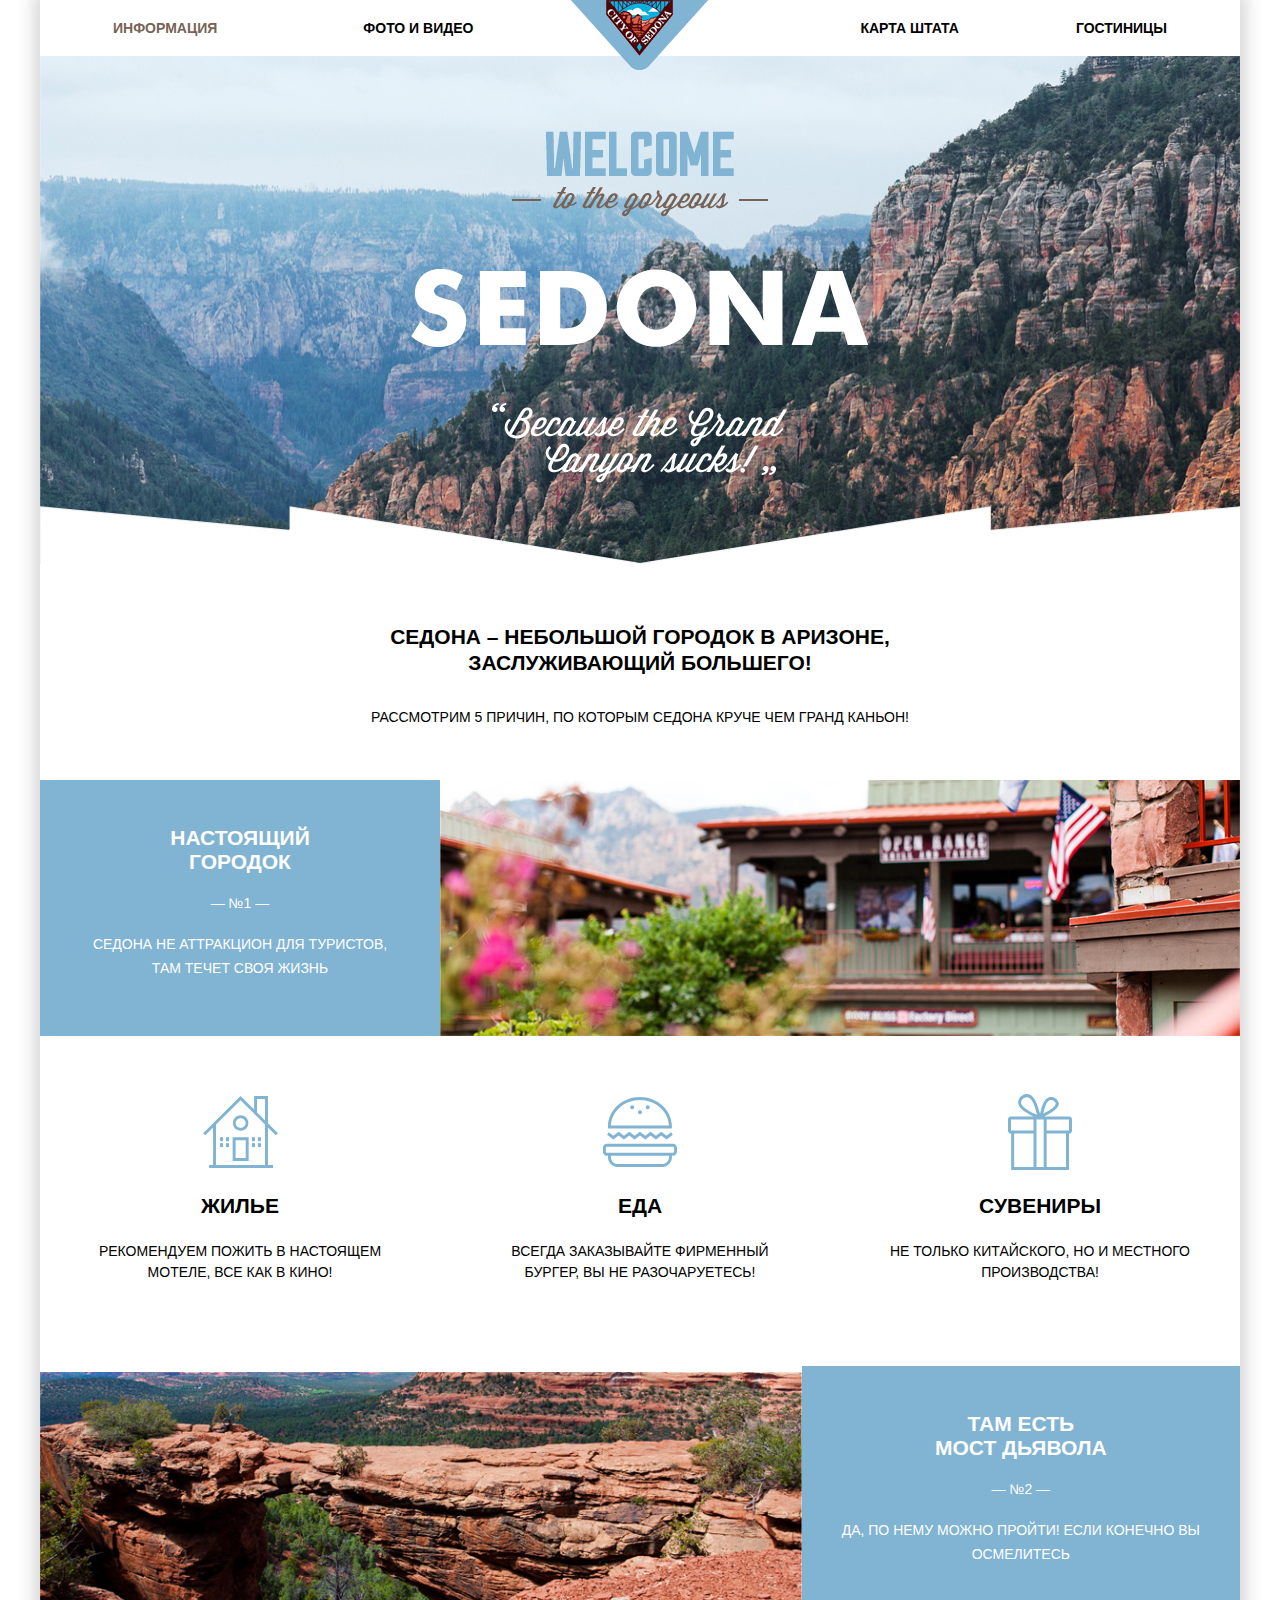
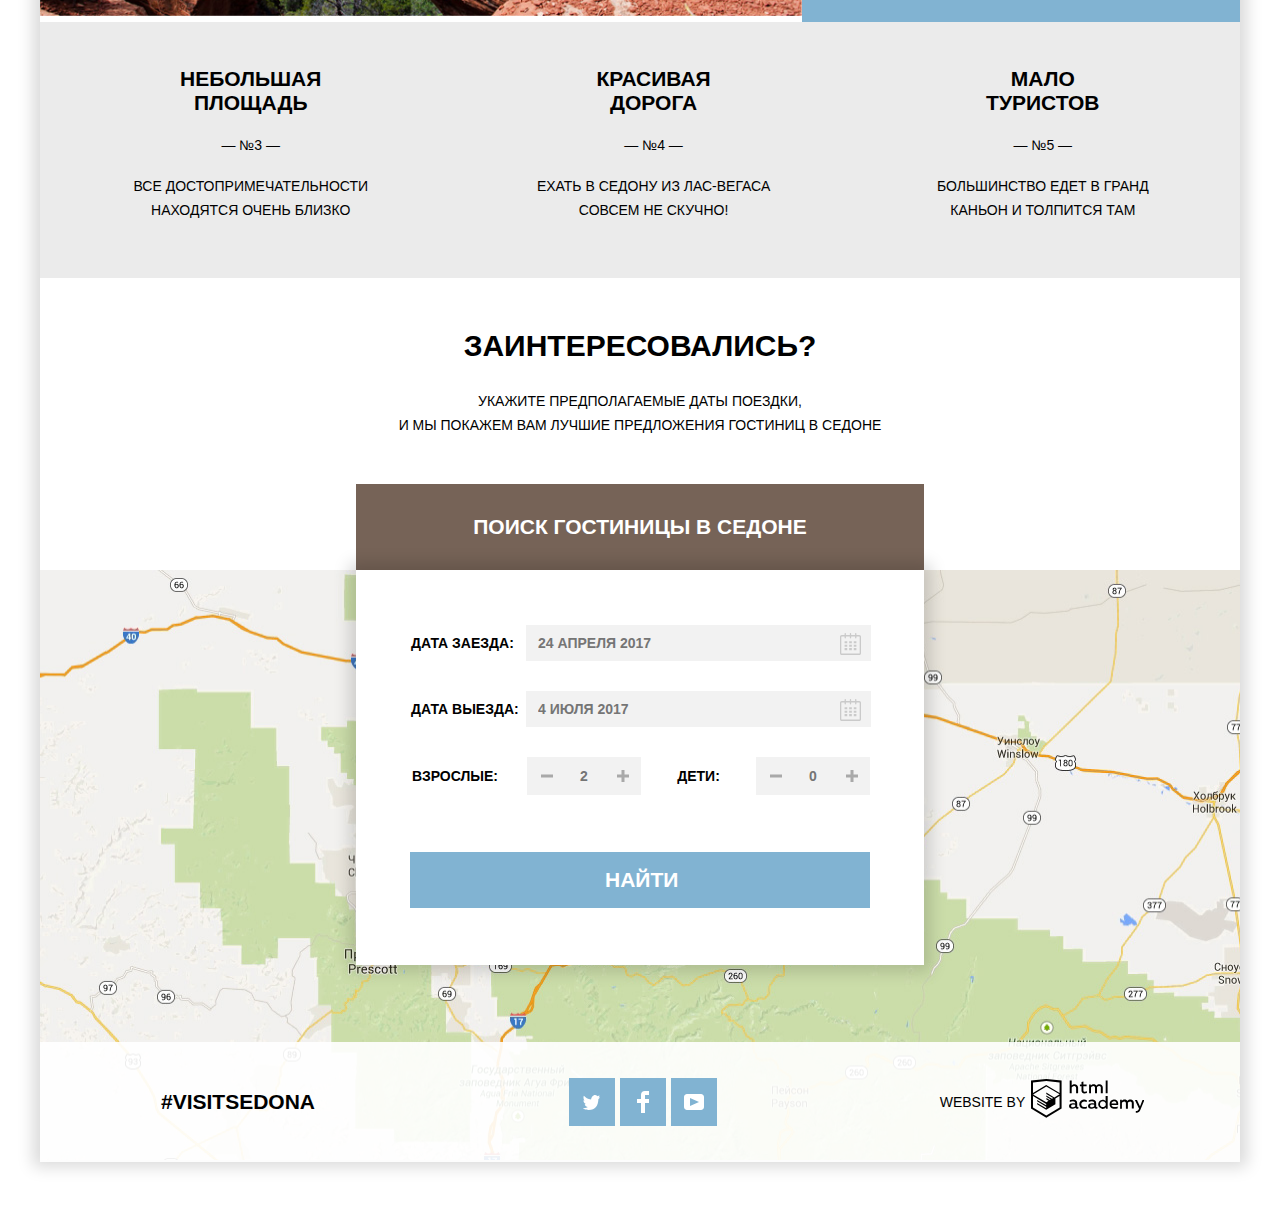
==== index.html @ 631826b0 "Сделала навигацию на главной" ====
<!DOCTYPE html>
<html lang="ru">

<head>
  <meta charset="utf-8">
  <title>HTML Academy: Седона</title>
  <link href="https://fonts.googleapis.com/css?family=PT+Sans+Caption:400,700&amp;subset=cyrillic" rel="stylesheet">
  <link rel="stylesheet" href="css/normalize.css">
  <link rel="stylesheet" href="css/main.css">
</head>

<body>

  <div class="container">

    <!--Шапка Главное меню-->
    <header class="main-header ">
      <nav class="main-navigation">
        <div class="main-navigation-wrapper">
          <ul class="site-navigation">
            
             <!--Информация-->
            <li class="site-navigation-current">
              <a href="info.html">Информация</a>
            </li>

            <!--Фото и видео-->
            <li class="site-navigation-2">
              <a href="#">Фото и видео</a>
            </li>

            <!--Карта штата-->
            <li class="site-navigation-3">
              <a href="#">Карта штата</a>
            </li>

            <!--Гостиницы-->
            <li class="site-navigation-4">
              <a href="file:///C:/HTML_TANYA/Sedona/229894-sedona/inner.html">Гостиницы</a>
            </li>
          </ul>

          <!--Фото логотипа в шапке-->
          <a href="#" class="main-header-logo">
            <img src="img/logo_main.png" width="138" height="70" alt="Логотип «HTML»">
          </a>
        </div>
      </nav>
    </header>

    <!--Welcome в Седону-->
    <main>
      <div class="main-main-wrapper">
        <h1 class="visually-hidden">Добро пожаловать в Седону</h1>

        <!--Текст картинкой WELCOME-->
        <section class="intro">
          <h3 class="visually-hidden">welcome</h3>
          <div class="intro-images-block">
            <img class="intro-welcome-text-img" src="img/welcome_text.png" width="458" height="352" alt="sedona-welcome-text">
          </div>
        </section>

        <!--Седона слоган-->
        <div class="slogan">
          <h2 class="slogan-title">Седона – небольшой городок в аризоне,
            <br /> заслуживающий большего!</h2>
          <p>Рассмотрим 5 причин, по которым седона круче чем гранд каньон!</p>
        </div>

        <!--Настоящий городок-->
        <section class="features">
          <div class="features-item-desc">
            <h2>Настоящий
              <br> городок</h2>
            <span>— №1 —</span>
            <p>Седона не аттракцион для туристов,
              <br /> там течет своя жизнь</p>
          </div>

          <!--Фото 1-->
          <div class="features-image-desc">
            <img src="img/galary_1.jpg" width="800" height="256" alt="Настоящий городок">
          </div>
        </section>

        <!--Жилье Еда Сувениры-->
        <section class="list">
          <ul class="features-list">
            <li class="feature-desc">
              <img src="img/icon-1.svg" width="75" height="72" alt="Пиктограмка Жилье">
              <h2>Жилье</h2>
              <p>Рекомендуем пожить в настоящем мотеле, все как в кино!</p>
            </li>
            <li class="feature-desc">
              <img src="img/icon-3.svg" width="74" height="70" alt="Пиктограмка Еда">
              <h2>Еда</h2>
              <p>
                Всегда заказывайте фирменный бургер, вы не разочаруетесь!
              </p>
            </li>
            <li class="feature-desc">
              <img src="img/icon-2.svg" width="64" height="76" alt="Пиктограмка Сувениры">
              <h2>Сувениры</h2>
              <p>Не только китайского, но и местного производства!</p>
            </li>
          </ul>
        </section>


        <!--Там есть мост дьявола-->
        <section class="features">
          <div class="features-image-desc">
            <!--Фото 2-->
            <img src="img/galary_2.jpg" width="800" height="256" alt="Мост дьявола">
          </div>
          <div class="features-item-desc">
            <h2>Там есть
              <br> мост дьявола</h2>
            <span>— №2 —</span>
            <p>Да, по нему можно пройти! если конечно вы осмелитесь</p>
          </div>
        </section>

        <!--Достопримечательности/ Небольшая площадь, дорога, туристы-->
        <section class="features">
          <div class="features-item-desc1">
            <h2>Небольшая
              <br> площадь</h2>
            <span>— №3 —</span>
            <p>
              Все достопримечательности находятся очень близко
            </p>
          </div>
          <div class="features-item-desc1">
            <h2>Красивая
              <br> дорога</h2>
            <span>— №4 —</span>
            <p>Ехать в седону из лас-вегаса совсем не скучно!</p>
          </div>
          <div class="features-item-desc1">
            <h2>Мало
              <br> туристов</h2>
            <span>— №5 —</span>
            <p>Большинство едет в гранд каньон и толпится там</p>
          </div>
        </section>

        <!-- СЛОГАН Заинтересовались?-->
        <section class="search-hotels">
          <h2 class="visually-hidden">Лучшие предложения гостиниц в Седоне</h2>
          <h2>Заинтересовались?</h2>
          <p>Укажите предполагаемые даты поездки,
            <br>и мы покажем вам лучшие предложения гостиниц в седоне</p>
          <button class="button button1" type="submit">Поиск гостиницы в Седоне</button>
        </section>

        <!-- Карта изображение-->
        <section class="map-block">
          <h3 class="visually-hidden">Карта Седоны</h3>

          <div class="img-map-block"></div>


          <!-- ФОРМА ПОИСКА ГОСТИНИЦЫ-->
          <form class="search-items" action="https://echo.htmlacademy.ru" method="post">
            <div class="search-hotel">

              <!-- Дата заезда-->
              <p class="search-item">
                <label for="date-in">Дата заезда:</label>
                <input class="date-in" id="date-in" type="text" name="date-in" value="" placeholder="24 Апреля 2017">
                <button class="icon-calendar">
                  <svg xmlns="http://www.w3.org/2000/svg" width="21" height="22" viewBox="0 0 21 22">
                    <path d="M19.251 2.025h-2.845V.648c0-.381-.294-.689-.656-.689-.363 0-.656.308-.656.689v1.377h-3.938V.648c0-.381-.294-.689-.655-.689-.363 0-.657.308-.657.689v1.377H5.906V.648c0-.381-.294-.689-.656-.689-.363 0-.657.308-.657.689v1.377H1.75C.784 2.025 0 2.847 0 3.862v16.302C0 21.179.784 22 1.75 22h17.501c.966 0 1.749-.821 1.749-1.836V3.862c0-1.015-.783-1.837-1.749-1.837zm.437 18.139a.448.448 0 0 1-.437.459H1.75a.45.45 0 0 1-.438-.459V3.862a.45.45 0 0 1 .438-.459h2.844v1.378c0 .381.294.689.657.689.362 0 .656-.308.656-.689V3.403h3.938v1.378c0 .381.294.689.657.689.361 0 .655-.308.655-.689V3.403h3.938v1.378c0 .381.293.689.656.689.362 0 .656-.308.656-.689V3.403h2.845c.241 0 .437.206.437.459v16.302z"
                    />
                    <path d="M4.594 8.225h2.625v2.066H4.594zM4.594 11.668h2.625v2.067H4.594zM4.594 15.112h2.625v2.066H4.594zM9.188 15.112h2.625v2.066H9.188zM9.188 11.668h2.625v2.067H9.188zM9.188 8.225h2.625v2.066H9.188zM13.781 15.112h2.625v2.066h-2.625zM13.781 11.668h2.625v2.067h-2.625zM13.781 8.225h2.625v2.066h-2.625z"
                    />
                  </svg>
                </button>

              </p>

              <!-- Дата выезда-->
              <p class="search-item">
                <label for="date-out">Дата выезда:</label>
                <input class="date-out" id="date-out" type="text" name="date-out" value="" placeholder="4 июля 2017">
                <button class="icon-calendar">
                  <svg xmlns="http://www.w3.org/2000/svg" width="21" height="22" viewBox="0 0 21 22">
                    <path d="M19.251 2.025h-2.845V.648c0-.381-.294-.689-.656-.689-.363 0-.656.308-.656.689v1.377h-3.938V.648c0-.381-.294-.689-.655-.689-.363 0-.657.308-.657.689v1.377H5.906V.648c0-.381-.294-.689-.656-.689-.363 0-.657.308-.657.689v1.377H1.75C.784 2.025 0 2.847 0 3.862v16.302C0 21.179.784 22 1.75 22h17.501c.966 0 1.749-.821 1.749-1.836V3.862c0-1.015-.783-1.837-1.749-1.837zm.437 18.139a.448.448 0 0 1-.437.459H1.75a.45.45 0 0 1-.438-.459V3.862a.45.45 0 0 1 .438-.459h2.844v1.378c0 .381.294.689.657.689.362 0 .656-.308.656-.689V3.403h3.938v1.378c0 .381.294.689.657.689.361 0 .655-.308.655-.689V3.403h3.938v1.378c0 .381.293.689.656.689.362 0 .656-.308.656-.689V3.403h2.845c.241 0 .437.206.437.459v16.302z"
                    />
                    <path d="M4.594 8.225h2.625v2.066H4.594zM4.594 11.668h2.625v2.067H4.594zM4.594 15.112h2.625v2.066H4.594zM9.188 15.112h2.625v2.066H9.188zM9.188 11.668h2.625v2.067H9.188zM9.188 8.225h2.625v2.066H9.188zM13.781 15.112h2.625v2.066h-2.625zM13.781 11.668h2.625v2.067h-2.625zM13.781 8.225h2.625v2.066h-2.625z"
                    />
                  </svg>
                </button>

              </p>

              <!-- Взрослые / Дети-->
              <p class="search-item">
                <label for="search-adult">Взрослые:</label>
                <button class="icon-minus" type="button">
                  <span class="minus">
                    <svg width="15" height="15">
                      <line x1="1" y1="7" x2="13" y2="7" stroke="#a9a9a9" stroke-width="3" />
                    </svg>
                  </span>

                </button>

                <input class="adult" id="search-adult" type="text" name="adult" value="" placeholder="2">
                <button class="icon-plus" type="button">
                  <span class="plus">
                    <svg width="15" height="15">
                      <line x1="1" y1="7" x2="13" y2="7" stroke="#a9a9a9" stroke-width="3" />
                      <line x1="7" y1="1" x2="7" y2="13" stroke="#a9a9a9" stroke-width="3" />
                    </svg>
                  </span>
                </button>

                <!-- Дети-->

                <label class="search-children" for="search-children">Дети:</label>
                <button class="icon-minus" type="button">
                  <span class="minus">
                    <svg width="15" height="15">
                      <line x1="1" y1="7" x2="13" y2="7" stroke="#a9a9a9" stroke-width="3" />
                    </svg>
                  </span>
                </button>

                <input class="children" id="search-children" type="text" name="children" value="" placeholder="0">
                <button class="icon-plus" type="button">
                  <span class="plus">
                    <svg width="15" height="15">
                      <line x1="1" y1="7" x2="13" y2="7" stroke="#a9a9a9" stroke-width="3" />
                      <line x1="7" y1="1" x2="7" y2="13" stroke="#a9a9a9" stroke-width="3" />
                    </svg>
                  </span>
                </button>
              </p>
            </div>

          </form>
          <button class="button-search" type="submit">Найти</button>
        </section>

      </div>
    </main>


    <!--ПОДВАЛ-->
    <footer class="page-footer inner-footer">
      <div class="absolute">
        <div class="footer-cover">
          <div class="footer-copyright">

            <!--visitsedona-->
            <a class="visitsedona" href="#">#visitSEDONA</a>


            <!--social-->

            <ul class="social-btn">
              <li>
                <a class="social-button" href="https://twitter.com/">
                  <span class="visually-hidden">Твиттер</span>
                  <svg xmlns="http://www.w3.org/2000/svg" xmlns:xlink="http://www.w3.org/1999/xlink" width="17" height="15" viewBox="0 0 17 15">
                    <path fill="#FFF" d="M10.95.144c1.685-.496 2.984.27 3.577 1.179.673-.231 1.331-.481 2.011-.708a2.345 2.345 0 0 1-.857 1.768c.685.17 1.304-.491 1.304-.491-.169 1-1.006 1.788-1.563 2.024-.231 6.75-3.175 11.217-10.077 11.082h-.446c-.41 0-4.164-.46-4.898-1.887 2.271.196 3.893-.422 4.693-1.177-.96-.3-2.679-.477-2.979-2.95.349.106.564.228 1.19.119C1.705 8.247.374 7.53.448 5.33c.285.328 1.067.536 1.34.472C1.085 5.561-.182 2.442.894.85c1.818 1.854 3.735 3.606 7.152 3.773C8.254 2.33 9.183.793 10.95.144z"
                    />
                  </svg>
                </a>
              </li>
              <li>
                <a class="social-button" href="https://www.facebook.com/">
                  <span class="visually-hidden">Фейсбук</span>
                  <svg xmlns="http://www.w3.org/2000/svg" width="12" height="22" viewBox="0 0 12 22">
                    <path fill="#FFF" d="M12 4V0H8a4 4 0 0 0-4 4v4H0v4h4v10h4V12h4V8H8V4h4z" />
                  </svg>
                </a>
              </li>
              <li>
                <a class="social-button" href="https://www.youtube.com/">
                  <span class="visually-hidden">Ютуб</span>
                  <svg xmlns="http://www.w3.org/2000/svg" xmlns:xlink="http://www.w3.org/1999/xlink" width="20" height="16" viewBox="0 0 20 16">
                    <path fill="#FFF" d="M17 0H3C1.35 0 0 1.35 0 3v10c0 1.65 1.35 3 3 3h14c1.65 0 3-1.35 3-3V3c0-1.65-1.35-3-3-3zM6.027 11.998V4.002L15.014 8l-8.987 3.998z"
                    />
                  </svg>
                </a>
              </li>
            </ul>


            <!--website-->
            <div class="website">

              <a href="https://htmlacademy.ru/">
                <p>website by</p>
              </a>

              <a href="https://htmlacademy.ru/">
                <span class="visually-hidden">html academy логотип</span>
                <svg class="logo-footer" id="Layer_1" xmlns="http://www.w3.org/2000/svg" width="113" height="39" viewBox="0 0 113 39">
                  <style>
                    .st0 {
                      fill: #000000
                    }
                  </style>
                  <path class="st0" d="M46.8 28.2c.2 0 .4 0 .6-.1v1.4c-.4.1-.8.2-1.2.2-.7.1-1.4-.3-1.8-1-.9.8-2.1 1.2-3.3 1.1-1.6 0-3.1-.9-3.1-2.7 0-2.2 2.1-2.9 3.9-2.9.8 0 1.5.1 2.3.3v-.3c0-1.1-.8-1.9-2.3-1.9-1.1 0-2.2.2-3.1.7v-1.8c1.1-.4 2.2-.6 3.4-.6 2.5 0 4 1.2 4 3.8v3.1c0 .3.2.6.5.6 0 .1.1.1.1.1zM40.1 27c.1.8.7 1.4 1.5 1.3h.1c.9 0 1.9-.3 2.5-1v-1.5c-.6-.1-1.3-.2-1.9-.2-1 0-2.2.3-2.2 1.4zM53.1 20.6c.9 0 1.9.2 2.7.7v1.8c-.7-.5-1.6-.7-2.4-.7-1.6-.1-3 1-3.1 2.6s1 3 2.6 3.1h.5c.9 0 1.8-.2 2.5-.7v1.8c-.9.5-1.9.7-2.9.6-2.4.2-4.5-1.7-4.7-4.1v-.4c-.1-2.5 1.9-4.6 4.4-4.7h.4zM65.8 28.2c.2 0 .4 0 .6-.1v1.4c-.4.1-.8.2-1.2.2-.7.1-1.4-.3-1.8-1-.9.8-2.1 1.2-3.3 1.1-1.6 0-3.1-.9-3.1-2.7 0-2.2 2.1-2.9 3.9-2.9.8 0 1.5.1 2.3.3v-.3c0-1.1-.8-1.9-2.3-1.9-1.1 0-2.2.2-3.1.7v-1.8c1.1-.4 2.2-.6 3.4-.6 2.5 0 4 1.2 4 3.8v3.1c0 .3.2.6.5.6 0 .1.1.1.1.1zM59.1 27c.1.8.7 1.4 1.5 1.3h.1c.9 0 1.9-.3 2.5-1v-1.5c-.6-.1-1.3-.2-1.9-.2-1.1 0-2.2.3-2.2 1.4zM76.7 16.9v12.8h-1.8v-1.4c-.8 1-2 1.7-3.4 1.6-2.5-.2-4.5-2.4-4.3-4.9.2-2.3 2-4.2 4.3-4.3 1.2 0 2.4.5 3.1 1.4V17l2.1-.1zm-4.8 5.4c-1.6 0-2.9 1.3-2.9 2.9 0 1.6 1.3 2.9 2.9 2.9 1.2 0 2.3-.7 2.8-1.8v-2.1c-.5-1.1-1.6-1.9-2.8-1.9zM83 20.6c3.5 0 4.7 2.8 4.1 5.3h-6.6c.2 1.6 1.8 2.2 3.4 2.2 1 0 1.9-.2 2.8-.6v1.7c-1 .4-2.1.6-3.1.6-2.7 0-5-1.5-5-4.6-.1-2.4 1.7-4.5 4.2-4.6h.2zm.1 1.6c-1.3-.1-2.5.9-2.6 2.2v.1h4.9c.1-1.1-.7-2.1-1.8-2.3h-.5zM89.1 29.6v-8.8h1.7v1.1c.7-.8 1.8-1.3 2.9-1.3 1.1-.1 2.1.5 2.7 1.4.8-.9 1.9-1.4 3.1-1.4 1.8-.1 3.3 1.3 3.3 3.1v5.9h-2v-5.4c.1-.9-.6-1.7-1.5-1.8h-.2c-.9.1-1.7.5-2.2 1.2v6.1h-2v-5.4c.1-.9-.6-1.7-1.5-1.8h-.2c-.9.1-1.8.6-2.3 1.4v5.9h-2l.2-.2zM111.5 20.9h2l-4.1 9.9c-1 2.3-2.2 3-3.5 3-.4 0-.8-.1-1.1-.1V32c.3.1.6.1.9.1 1 0 1.7-.7 2.2-2l.2-.4-4.2-8.8h2.1l3 6.6 2.5-6.6zM40.7 1.5v5c.7-.8 1.8-1.2 2.8-1.2 1.9-.1 3.5 1.3 3.6 3.2V14.3h-2V9.1c.1-1-.6-2-1.7-2.1h-.3c-1 .1-1.9.6-2.4 1.5v5.8h-2V1.5h2zM52.4 2.4v3.1h3.2v1.7h-3.2v4c0 1.1.5 1.5 1.7 1.5.6 0 1.2-.1 1.8-.4V14c-.8.3-1.6.4-2.4.4-1.5.2-2.8-.9-3-2.3V7.2h-1.6V5.5h1.6V2.9l1.9-.5zM58.1 14.3V5.5h1.7v1.1c.7-.8 1.8-1.3 2.9-1.3 1.1-.1 2.1.5 2.7 1.4.8-.9 1.9-1.4 3.1-1.4 1.8-.1 3.3 1.3 3.3 3.1v5.9h-2V8.9c.2-.9-.5-1.8-1.4-1.9h-.2c-.9.1-1.7.5-2.2 1.2v6.1h-2V8.9c.1-.9-.6-1.8-1.5-1.9h-.2c-.9.1-1.8.6-2.3 1.4v5.9h-2 .1zM74.7 1.5h1.9v12.8h-1.9zM15.4 0h-.2L0 1.6v28l15.3 9.1 15.3-9.1v-28L15.4 0zm13.2 28.5l-13.3 7.9L2 28.5V17l13.2 7.9v1.4l-9.1-5.4v1.4l9.1 5.5v1.5l-9.1-5.4v1.4l9.1 5.5 9.2-5.5v-5.9l4.1-2.5.1 11.6zm0-13.2L25 17.4l-1.7 1-8-4.8V15l6.8 4.1H22l-.1.1-1 .6-5.6-3.4v1.4l4.5 2.6-1 .7-3.4-2v1.4l2.2 1.3-2.3 1.4-13.2-7.8 13.2-7.9 13.3 7.8zm0-1.4L15.2 6 2 13.9V3.4L15.3 2l13.3 1.4v10.5z"
                  />
                </svg>
              </a>

            </div>

          </div>
        </div>
      </div>
    </footer>

  </div>

</body>

</html>
---- css/main.css ----
body {
  margin: 0;
  padding: 0;
  font-size: 14px;
  font-weight: 400;
  line-height: 24px;
  font-family: "PT Sans", Arial, sans-serif;
  color: #000000;
  text-transform: uppercase;
  background-color: f2f2f2;
}

a {
  text-decoration: none;
}

img {
  max-width: 100%;
  height: auto;
}

.visually-hidden:not(:focus):not(:active),
input[type="checkbox"].visually-hidden,
input[type="radio"].visually-hidden {
  position: absolute;

  width: 1px;
  height: 1px;
  margin: -1px;
  border: 0;
  padding: 0;

  white-space: nowrap;

  clip-path: inset(100%);
  clip: rect(0 0 0 0);
  overflow: hidden;
}

/*Контейнеры*/
.main-navigation-wrapper {
  position: relative;
  max-width: 1200px;
  min-width: 768px;
  margin: 0 auto;
}

.main-main-wrapper {
  max-width: 1200px;
  min-width: 768px;
  margin: 0 auto;
}


.container {
  max-width: 1200px;
  min-width: 768px;
  margin: 0 auto;
  box-shadow: 0px 0px 15px 7px rgba(0, 1, 1, 0.15);
  
}
.main-navigation-wrapper .container {
  display: flex;
  justify-content: space-between;
}

.absolute {
position: relative;

}


/* Шапка сайта*/

.main-header {
  margin: 0;
  padding: 0;
}
.main-navigation {
  line-height: 26px;
  margin: 0;
  padding: 0;
}

.site-navigation {
  margin: 0;
  padding: 0;
  display: flex;
  justify-content: left;
  align-items: center;
  flex-wrap: wrap;
  list-style: none;
  padding: 0 73px;
  height: 55px;
}

.site-navigation,
.features-list {
  list-style: none;
  font-weight: 700;
}

.site-navigation a {
    color: #000000;
  }

.site-navigation-current a {
  color: #766357;
}

.site-navigation-current,
.site-navigation-2 {
  margin-right: 146px;
  margin-left: 0;
}

.site-navigation-3 {
  margin-left: 241px;
  margin-right: auto;
}

.site-navigation a:hover {
  color: #81b3d2;
}

.site-navigation a:focus {
  color: rgba(0,0,0, 0.3);
}

.main-header-logo {
  position: absolute;
  top: 0;
  left: 50%;
  transform: translate(-50%, 0);
  z-index:1 ;
  width: 138px;
  height: 70px;
}

/* Текст и картинка WELCOME TO SEDONA*/

.intro-images-block {
  margin: 0;
  padding: 0;
  display: flex;
  flex-direction: column;
  align-items: center;
  min-height: 433px;
  background-image: url("../img/background_photo2_1200.jpg");
  background-repeat: no-repeat;
  background-color: #5496bd;
  background-size: 100% 100%;
  margin-bottom: 60px;
  padding-top: 76px;
}

.intro-welcome-text-img {
  margin: 0 auto;
}

/*Слоган текст*/
.slogan {
  text-align: center;
  margin: 0;
  padding: 0;
  margin-bottom: 50px;
  
  }
  
.slogan-title {
  font-size: 21px;
  line-height: 26px;
  margin: 0;
  padding: 0;
  
  padding-bottom: 14px;

}

.slogan p {
  font-size: 14px;
  line-height: 26px;
}

/*Там есть мост дьявола Описание городка*/
.features {
  display: flex;
  flex-direction: row;
  align-items: center;
  text-align: center;
  margin: 0;
  padding: 0;
  

}


.features-item-desc {
  display: flex;
  justify-content:space-between;
  flex-direction:column;
  margin: 0;
  padding: 0;
  min-width: 400px;
  min-height:256px;
  background-color: #81b3d2;
  color: #ffffff;
  
}

.features-item-desc h2{
  margin: 0;
  padding: 0;
  margin-top:46px;
}

.features-item-desc span{
  margin: 0;
  padding: 0;
}

.features-item-desc p{
  margin: 0;
  padding: 0;
  margin-bottom:56px;

}

.features-item-desc1 {
  display: flex;
  justify-content:space-between;
  flex-direction:column;
  margin: 0;
  padding: 0;
  background-color: #ebebeb;
  min-height: 256px;

 
}

.features-item-desc1 h2 {
  margin: 0;
  padding: 0;
  margin-top:45px;
}

.features-item-desc1 p {
  margin: 0;
  padding: 0;
  margin-bottom:56px;
  padding-left:70px;
  padding-right:70px;
}

.features-item-desc1 span {
  margin: 0;
  padding: 0;
}

.features-image-desc {
  display: flex;
  justify-content: space-between;
  flex-direction: row;
  align-items: center;
  margin: 0;
  padding: 0;
  width:800px;
  height:256px;
  
}

.feature-desc {
  display: flex;
  justify-content: space-between;
  flex-direction: column;
  align-items: center;
  width: 400px;
  margin: 0;
  padding: 0;
  margin-left:45px;
  margin-right:45px;
  
}
.feature-desc h2 {
  margin: 0;
  padding: 0;
  
}

.feature-desc p {
  margin: 0;
  padding: 0;
  margin-top:5px;
  
  
  
}
/*Пиктограмки Жилье еда сувениры*/
.feature-desc img {
  height:76px;
  margin: 0;
  padding: 0;
  margin-top: 50px;
  margin-bottom: 25px;
  
}

/*Жилье Еда Сувениры*/

.list {
 
  margin: 0;
  padding: 0;
  margin-bottom: 83px;
  padding-top:8px;
  
  
}

.features-list {
  display: flex;
  justify-content: space-between;
  align-items: center;
  text-align: center;
  font-size: 14px;
  line-height: 21px;
  font-weight: 400;
  margin: 0;
  padding: 0;
  list-style: none;
  
}

.features-list h2 {
  margin: 0;
  padding: 0;
  margin-bottom:20px;
  font-size: 21px;
  line-height: 21px;
  font-weight: 700;
}


/* Заинтересовались? Поиск гостиницы в седоне*/

.search-hotels{
  text-align: center;
  
}

.search-hotels h2{
  margin: 0;
  padding:0;
  padding-top:50px;
  font-size: 30px;
  line-height: 36px;
  font-weight: 700;
}

.search-hotels p {
  text-align: center;
  margin: 0;
  padding:0;
  padding-top:25px;
  font-size: 14px;
  line-height: 24px;
  font-weight: 400;
  margin-bottom: 47px;
}


/*ФОРМА ПОИСКА ГОСТИНИЦЫ*/

.search-items{
  
  margin: 0;
  padding: 0;
  box-sizing: border-box;

  display: flex;
  flex-direction: column;
  justify-content: space-between;
  align-items: center;
  flex-wrap: wrap;

  position: absolute;
  top:0;
  left:50%;
  transform: translate(-50%, 0);
  background-color: #ffffff;
  width: 568px; 
  height:395px;

  padding: 55px;
  padding-top: 55px;
  padding-right: 55px;
  padding-bottom: 55px;
  padding-left: 55px;

  box-shadow: 0px 0px 15px 7px rgba(0, 1, 1, 0.15);
  
}
.search-hotel{
  margin: 0;
  padding: 0;

  display: flex;
  flex-direction: row;
  justify-content: center;
  align-items: center;
  flex-wrap: wrap;

  width:460px;
 
}

.search-item {
position: relative;
margin:0;
padding: 0;

margin-bottom:30px;
display: flex;
flex-direction: row;
justify-content: center;
align-items: center;
 
}

.date-in,
.date-out{

cursor: pointer;
border: none;
background-color: #f2f2f2;
color: #000000;

}


.icon-calendar{
position: absolute;
top: 8px;
right: 10px;
display: inline-block;
border: 0;
background-color: transparent;
fill:#cacaca;
margin:0;
padding: 0;

}

.icon-calendar:hover{
  fill:#000000;
}
.icon-calendar:active{
  fill:#81b3d2;
}

.icon-calendar span:hover path,
.icon-calendar span:hover rect{
    fill: #000000;
      }
.icon-calendar span:active path,
.icon-calendar span:active rect{
    fill: #81b3d2;
      }


.icon-minus,
.icon-plus{
  margin: 0;
  padding: 0;
  
  font: inherit;
  text-transform: uppercase;
  font-size: 14px;
  font-weight: 700;
  line-height: 26px;
  
  border: none;
  background-color: #f2f2f2;
  color: #000000;
  width:38px;
  height:38px;
}

.minus{
  display: block;
  align-content: center;
  margin-left: 10px;
  width:20px;
  height: 20px;
  
}

.plus{
  display: block;
  align-content: center;
  margin-left: 10px;
  width:20px;
  height: 20px;
}

.minus:hover{
  stroke:3px solid #000000; 
}



/*Кнопки Формы поиска гостиницы*/

.search-item input {
  
  margin: 0;
  padding: 0;
  font: inherit;
  text-transform:uppercase;
  
  background-color: #f2f2f2;
  font-weight: 700;
  height:36px;
  width:333px;
  
  cursor: pointer;
}

.search-item input:hover {
  background-color: #ebebeb;
}

.search-item input:active {
  background-color: #ebebeb;
  color:#000000;
}


.search-item input[name="date-in"],
.search-item input[name="date-out"]{
  padding-left:12px;
  

} 
.search-item input[name="adult"],
.search-item input[name="children"]{
  font: inherit;
  text-transform: uppercase;
  border: none;
  background-color: #f2f2f2;
  color: #000000;
  text-align: center;
  width:38px;
  height:38px;
  font-size: 14px;
  font-weight: 700;
  line-height: 26px;
  
  text-transform: uppercase;
  
}

.search-children{
  text-align: center;

}





.search-item label {
  margin: 0;
  padding: 0;
  
  width:115px;
  font: inherit;
  text-transform:uppercase;
  color: #000000;
  
  font-weight: 700;
}

.button-search {
  display: block;
  position: absolute;
  bottom: 252px;
  left: 50%;
  transform: translate(-50%, 0);

  z-index: 2;
  font-size: 21px;
  line-height: 26px;
  font-weight: 700;
  text-transform: uppercase;
  color: #ffffff;
  background-color: #81b3d2;
  width: 460px;
  padding: 15px 195px;
  border: none;
}

.button-search:hover {
  background-color: #669ec0;
}

.button-search:active {
  background-color: #669ec0;
  color: rgba(255,255,255, 0.3);

}





/*фото карты*/

.map-block {
  position: relative;
  margin: 0;
  padding: 0;
 
  
}

.img-map-block {
  margin: 0;
  padding: 0;
  display: flex;
  flex-direction: column;
  align-items: center;
  min-height: 475px;
  background-image: url("../img/map.jpg");
  background-repeat: no-repeat;
  background-size: 100% 100%;
  margin-bottom: 60px;
  padding-top: 115px;
  }


/*Подвал*/

.page-footer {
  
  margin: 0;
  padding: 0;
 
}

.footer-cover{
  position: absolute;
  bottom:58px;
  left: 50%;
  transform: translate(-50%, 0);
  margin: 0;
  padding: 0;
  background-color: #ffffff00;
  min-width:1200px;
  min-height: 120px;
}

.footer-cover-inner{
  
  margin: 0;
  padding: 0;
  background-color: #ffffff00;
  min-width:1200px;
  min-height: 120px;
}

.footer-copyright {
  display: flex;
  flex-direction: row;
  justify-content: space-between;
  align-items: center;
  align-content:center;
  height: 120px;
  background-color: rgba(255, 255, 255, 0.91);
  
}
.visitsedona {
  color: #000000;
  margin: 0;
  padding: 0;
  text-align: center;
  width: 33%;
  font-size: 21px;
  line-height: 26px;
  font-weight: 700;
 
}

.website {
  display: flex;
  justify-content: center;
  flex-direction: row;
  align-items: center;
  margin: 0;
  padding: 0;
  
  width: 33%;
  height: 40px;

  
  
  

}
.website p {
  margin: 0;
  padding: 0;
  margin-right:6px;
  
}

.website a {
 color:#000000;
  
}

.social-btn {
  list-style: none;
  text-align: center;
  margin: 0;
  padding: 0;
  display: flex;
  flex-direction: row;
  justify-content: center;
  align-items: center;
  width: 33%;
  height: 50px;

 
}


.social-button {
  background-color: #81b3d2;
  margin: 0;
  padding: 0;
  display: flex;
  flex-direction: row;
  justify-content: center;
  align-items: center;
  width: 46px;
  height: 48px;
  margin-left: 5px;
  background-color: #81b3d2;
}


.social-button:hover {
  background-color: #669ec0;
}

.social-button:active {
  background-color: #5496bd;
}

.social-button:active path,
.social-button:focus path {
  fill:#ffffff30 ;
}

/*Подвал на внутренней странице*/
.footer-inner{
  background-color: #81b3d2;
}

/*Кнопки*/
.button {
  font: inherit;
  font-size: 14px;
  line-height: 21px;
  font-weight: 700;
  vertical-align: middle;
  text-transform: uppercase;
  color: #ffffff;
  background-color: #81b3d2;
  padding: 5px 15px;
  
}

.button:hover {
  background-color: #669ec0;
}

.button:focus {
  border: #5496bd;
}

.button:active {
  background-color: #5496bd;
  color: rgba(255,255,255, 0.3);
  border: #5496bd;
}

.button1 {
 
  width:568px;
  height:86px;
  font-size: 21px;
  line-height: 26px;
  color: #ffffff;
  background-color: #766357;
  border: #503e33;
  
}

  .button1:hover {
    background-color: #604e43;
}

  .button1:focus {
    background-color: #503e33;
    color: rgba(255,255,255, 0.3);
    border: #503e33;
}

.button2 {
  font: inherit;
  font-size: 14px;
  line-height: 21px;
  font-weight: 700;
  color: #ffffff;
  background-color: #766357;
  padding: 5px 15px;
}

  .button2:hover {
    background-color: #604e43;
}

  .button2:active {
    background-color: #503e33;
    color: rgba(255,255,255, 0.3);
}



/*Внутренняя страница*/

/*Фильтр ИНфраструктура Тип гостиница*/
.filters {
  display: flex;
  position: relative;
  margin: 0;
  padding: 0;
  width:100%;
  min-width:786px;
  min-height:212px;
  background-color: #2f698b;
  background-image: url(../img/filter_background.jpg);
  
 }

.filter{
  display: flex;
  justify-content: space-between;
  flex-direction:row;
  margin: 0;
  padding: 0;
  margin-left:70px;
  width:1056px;
  
}

legend {
  margin: 0;
  padding: 0;
  font-size: 16px;
  font-weight: 700;
  color: #ffffff;
  padding-top:26px;
  padding-bottom:28px;
}

.filter fieldset {
  border: none;
  margin: 0;
  padding: 0;
}

.filter ul {
  display: flex;
  justify-content: space-between;
  flex-direction:column;
  padding: 0;
  margin: 0;
  margin-left:40px;
  margin-right:145px;
  list-style: none;
  
}

.filter li {
  padding: 0;
  margin: 0;
  margin-bottom:18px;
}


.filter-option label {
  position: relative;
  display: block;
  cursor: pointer;
  user-select: none;
  
}

.filter-input-checkbox:not(:checked) + label::before {
  content: "";
  position: absolute;
  background-image: url(../img/checkbox-off.svg);
  background-repeat: no-repeat;
  background-position: 0 0;
  left:-38px;
  width: 26px;
  height: 26px;
  
}


.filter-input-checkbox:checked + label::after {
  content: "";
  position: absolute;
  background-image: url(../img/checkbox-on.svg);
  background-repeat: no-repeat;
  background-position: 0 0;
  left:-38px;
  width: 26px;
  height: 26px;
 
 
}

.filter-option {
  margin: 0;
  padding: 0;
  list-style: none;
  color: #ffffff;
  
  
}



/*Панель управления фильтром*/

.filter-range{
  padding: 0;
  margin: 0;
  width:318px;
  color: #ffffff;
  text-transform: uppercase;
  padding-top:28px;
  margin-right:0;
  margin-left:auto;
}

.range-toggle:hover {
  background: #1c4f80;
}

.filter-range-title{
  margin-bottom: 9px;
  font-size: 16px;
  line-height: 21px;
  font-weight: 700;
}

.price-controls {
  position: relative;
  height: 36px;
  margin-bottom: 20px;
  font-size: 0;
  border: 2px solid #ffffff;
  border-radius: 2px;
}

.price-controls::after {
  content: "";
  position: absolute;
  top: 50%;
  left: 50%;
  width: 2px;
  height: 22px;
  transform: translate(-50%, -50%);
  background: #ffffff;
}

.price-controls label {
  display: inline-block;
  font-size: 14px;
  line-height: 38px;
  vertical-align: top;
  cursor: pointer;
}

.price-controls .min-price,
.price-controls .max-price {
  width: 90px;
  padding-left: 65px;
}

.price-controls input {
  width: 50px;
  margin: 0;
  color: inherit;
  font: inherit;
  background: none;
  border: none;
}
.range-controls {
  position: relative;
  margin-bottom: 32px;
  
}

.range-controls .scale {
  height: 2px;
  background: rgba(255, 255, 255, 0.3);
  margin-bottom:30px;
}

.range-controls .bar {
  width: 80%;
  height: 2px;
  background: #ffffff;
}

.range-toggle {
  position: absolute;
  top: -9px;
  width: 4px;
  height: 4px;
  background: #ababab;
  border: 8px solid #ffffff;
  border-radius: 50%;
  box-shadow: 0 2px 1px 0 rgba(0, 1, 1, 0.2);
  cursor: pointer;
  
}

.range-toggle:hover {
  width: 8px;
  height: 8px;
  background: #ababab;
}

.range-toggle-min {
  left: 0;
}

.range-toggle-max {
  left: 80%;
}


/*Прозрачная кнопка Показать*/
.btn-transparent {
  display: block;
  margin: 0 auto;
  padding: 6px 35px;
    font-size: 14px;
  line-height: 21px;
  color: #ffffff;
  text-transform: uppercase;
  background: transparent;
  border: 2px solid #ffffff;
  border-radius: 2px;
  cursor: pointer;
}

.btn-transparent:hover {
  background:  #ffffff;
  color: #000000;
}


/*Найдено-сортировка по цене по типу по рейтингу*/

.search-info{
  margin:0;
  padding: 0;
  display: flex;
  justify-content: space-between;
  align-items: center;
  min-height:86px;
  
  border-bottom: 1px solid #e5e5e5;
  
}
.search-list-info{
  margin:0;
  padding: 0;
  
  
}
.search-item-info{
  margin:0;
  padding: 0;
  display:flex;
  justify-content: space-between;
  align-items: center;
  min-width:250px;
  
}

.search-item-info li {
   list-style: none;
}
.search-info b {
  margin-left:70px;
  min-width:165px;
  font-size: 21px;
  line-height: 26px;
  font-weight: 700;
  color: #000000;
}

.search-info p{
  font-size: 12px;
  line-height: 18px;
  font-weight: 400;
  text-align: center;
  color: #000000;
  margin-right: 40px;

}
.buttons-search-info{
  margin:0;
  padding: 0;
  display:flex;
  justify-content: center;
  align-items: center;
  margin-right:0;
  margin-left:auto;
  list-style: none;
  margin-right:70px;
  min-width: 35px;
  
   
}
.buttons-top{
  margin-right: 10px;
}

.search-item-info a {
  list-style: none;
  font-size: 12px;
  line-height: 18px;
  font-weight: 400;
  color: rgba(0,0,0, 0.3);
  border-bottom: 1px dashed #81b3d2;
}

.search-item-info a:hover {
  list-style: none;
  font-size: 12px;
  line-height: 18px;
  font-weight: 400;
  color: #81b3d2;
}

.search-item-info a:active {
  list-style: none;
  font-size: 12px;
  line-height: 18px;
  font-weight: 400;
  color: #000000;
  border-bottom: 0;
}

.current li {
  color: #81b3d2;
  border-bottom: 1px solid transparent;
  background-color: tomato;
}


.rating span {
  background-color: #f2f2f2;
}

.buttons {
  list-style: none;
  
}
/************************************/
/*Фото и описания гостиниц Amara Resort & Spa*/

.catalog{
  margin: 0px;
  padding:0px;
  border-bottom: 1px solid #e5e5e5;
  padding-bottom:25px;

  
}

.catalog-desc{
  margin: 0;
  padding: 0;
  display: flex;
  justify-content: space-between;
  flex-direction:column;
  width: 100%;
  
  
}
.catalog-desc h2{
  margin: 0px;
  padding:0px;
  margin-bottom:5px;
  
}

.hotel{
  margin-right:44px;
  
}

.catalog-list-amara{
  margin: 0px;
  padding:0px;
  display: flex;
  justify-content: space-between;
  flex-direction:row;
  align-items: center;
  padding-bottom:25px;
  padding-top:25px;
  border-bottom: 1px solid #e5e5e5;
   
 
}
.catalog-image{
  margin: 0px;
  padding:0px;
  min-width:135px;
  min-height: 90px;
  margin-left:70px;
  margin-right:30px;
 
}

.catalog-image img{
  display: block;
  
}

.catalog-price{
  display: flex;
  margin: 0px;
  padding:0px;
  margin-bottom: 12px;
  
  }

.catalog-btn{
  margin: 0px;
  padding:0px;
  display: flex;
  justify-content: space-between;
  width:255px;
  flex-direction: row;
  padding-bottom: 0;
  
}

.catalog-rating{
  display:flex;
  justify-content: space-between;
  flex-direction: column;
  align-items: flex-end;
  margin: 0px;
  padding:0px;
  width:240px;
  min-height:100px;
  margin-right:70px;
  
}

.catalog-rating span{
  margin: 0px;
  padding:0px;
  background-color:#f2f2f2;
  padding:5px 15px;
}

/* Гостиница Desert*/
.catalog-list-desert{
  margin: 0px;
  padding:0px;
  display: flex;
  justify-content: space-between;
  flex-direction:row;
  align-items: center;
  padding-top:25px;
  padding-bottom:25px;
  border-bottom: 1px solid #e5e5e5;
}
.motel{
  margin-right:69px;
}

/* Гостиница Villas*/
.catalog-list-villas{
  margin: 0px;
  padding:0px;
  display: flex;
  justify-content: space-between;
  flex-direction:row;
  align-items: center;
  padding-top:25px;
}
.villas{
  margin-right:24px;
}

/*стилизация заголовка*/
.catalog-desc h2 a {
  font-size: 21px;
  line-height: 26px;
  font-weight: 700;
  color: #000000;
}

.catalog-desc h2 a:hover {
  color: #81b3d2;
  }

.catalog-desc h2 a:active {
  color: rgba(0,0,0, 0.3);
}
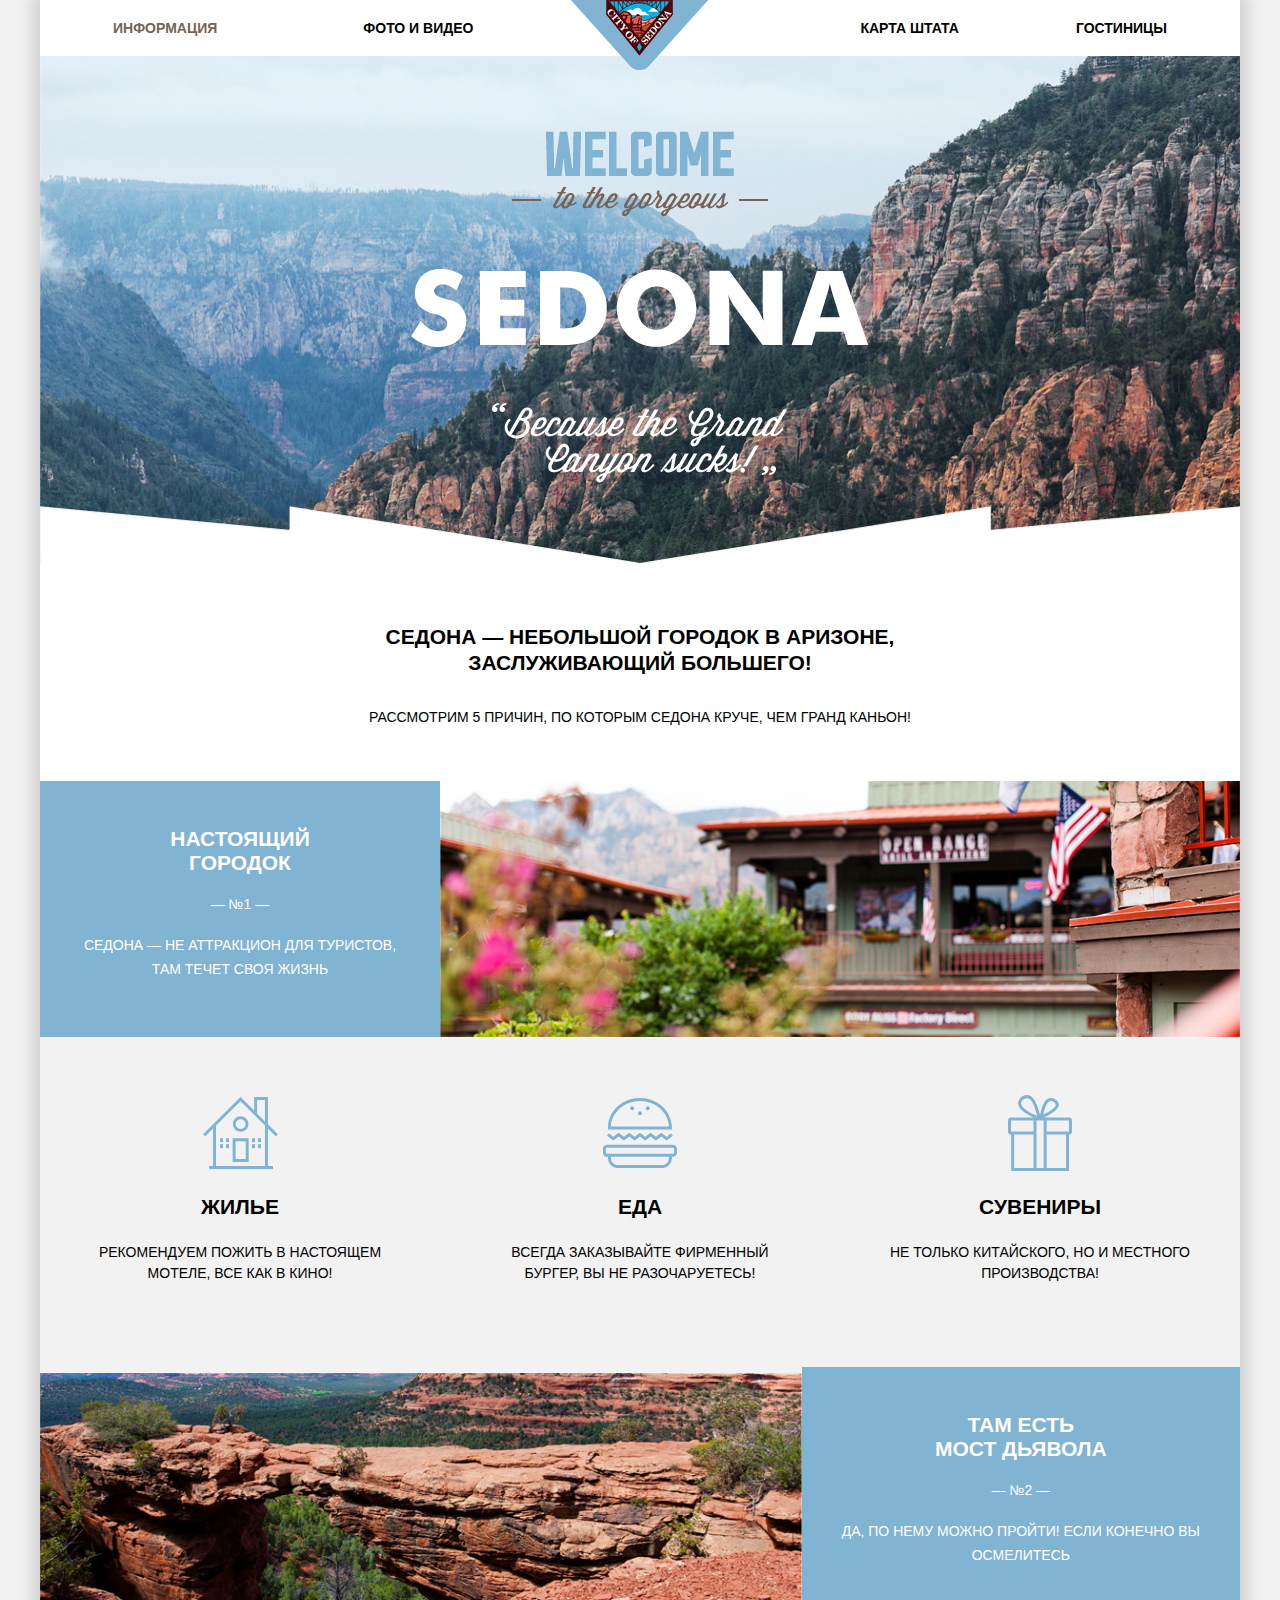
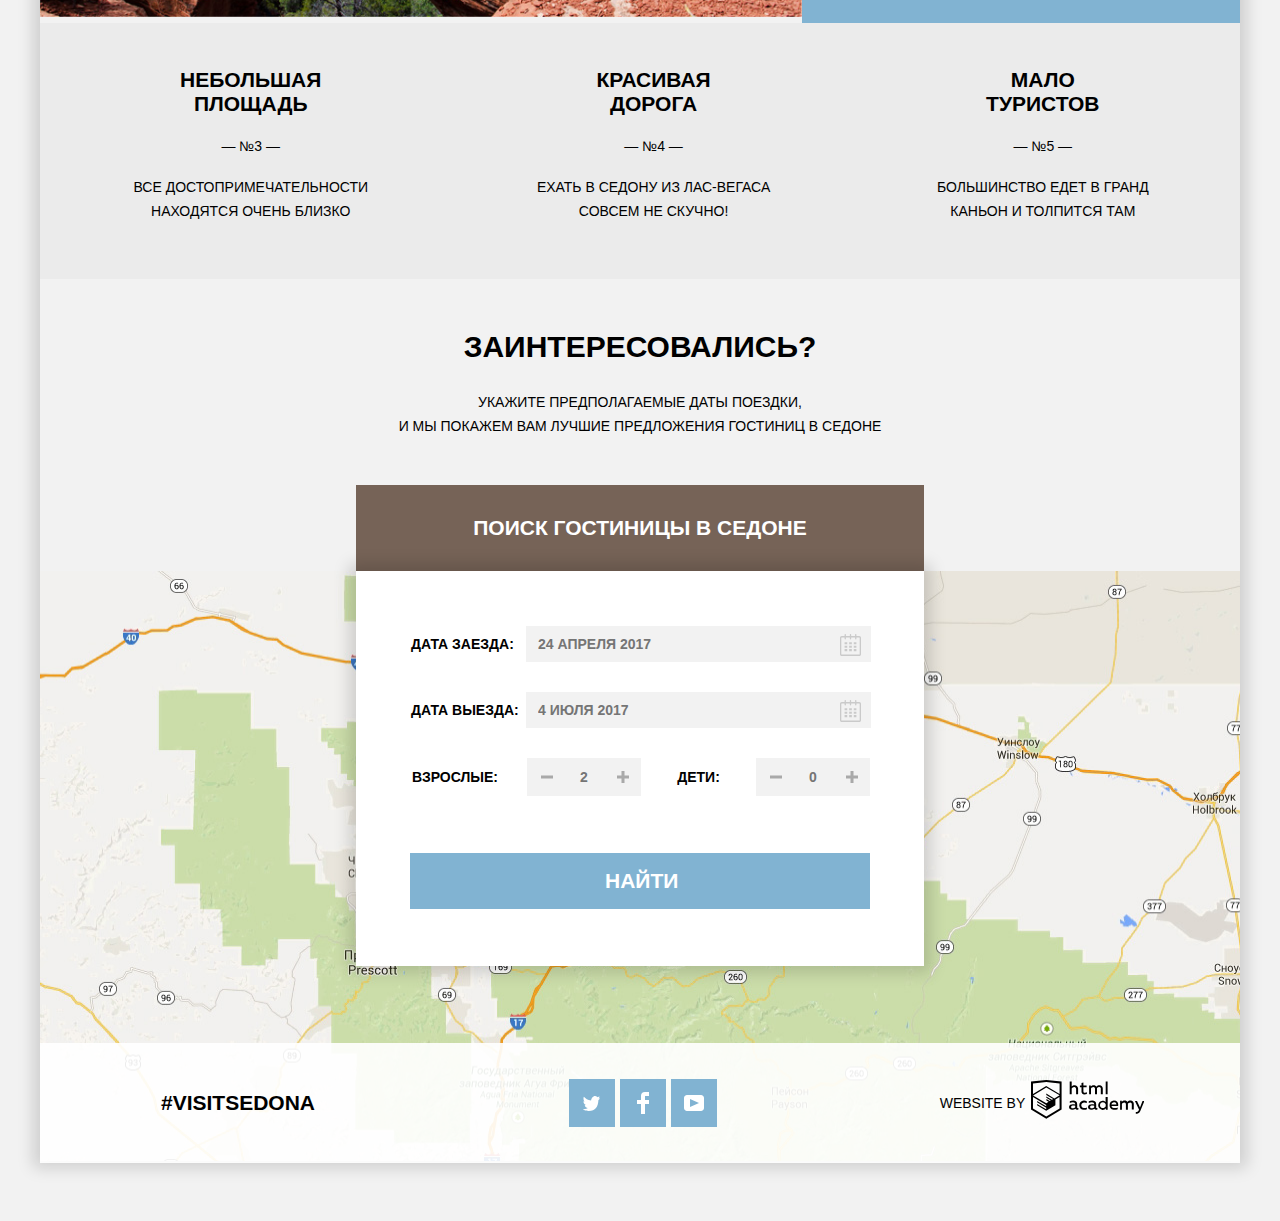
==== commit 6be58894: "0:12" ====
--- a/index.html
+++ b/index.html
@@ -63,9 +63,9 @@
 
         <!--Седона слоган-->
         <div class="slogan">
-          <h2 class="slogan-title">Седона – небольшой городок в аризоне,
+          <h2 class="slogan-title">Седона — небольшой городок в аризоне,
             <br /> заслуживающий большего!</h2>
-          <p>Рассмотрим 5 причин, по которым седона круче чем гранд каньон!</p>
+          <p>Рассмотрим 5 причин, по которым седона круче, чем гранд каньон!</p>
         </div>
 
         <!--Настоящий городок-->
@@ -74,7 +74,7 @@
             <h2>Настоящий
               <br> городок</h2>
             <span>— №1 —</span>
-            <p>Седона не аттракцион для туристов,
+            <p>Седона — не аттракцион для туристов,
               <br /> там течет своя жизнь</p>
           </div>
 
--- a/css/main.css
+++ b/css/main.css
@@ -7,7 +7,7 @@
   font-family: "PT Sans", Arial, sans-serif;
   color: #000000;
   text-transform: uppercase;
-  background-color: f2f2f2;
+  background-color: #f2f2f2;
 }
 
 a {
@@ -80,6 +80,7 @@
   line-height: 26px;
   margin: 0;
   padding: 0;
+  background-color:#ffffff;
 }
 
 .site-navigation {
@@ -150,7 +151,6 @@
   background-repeat: no-repeat;
   background-color: #5496bd;
   background-size: 100% 100%;
-  margin-bottom: 60px;
   padding-top: 76px;
 }
 
@@ -163,7 +163,9 @@
   text-align: center;
   margin: 0;
   padding: 0;
-  margin-bottom: 50px;
+  background-color: #ffffff;
+  padding-top:60px;
+height: 157px;
   
   }
   
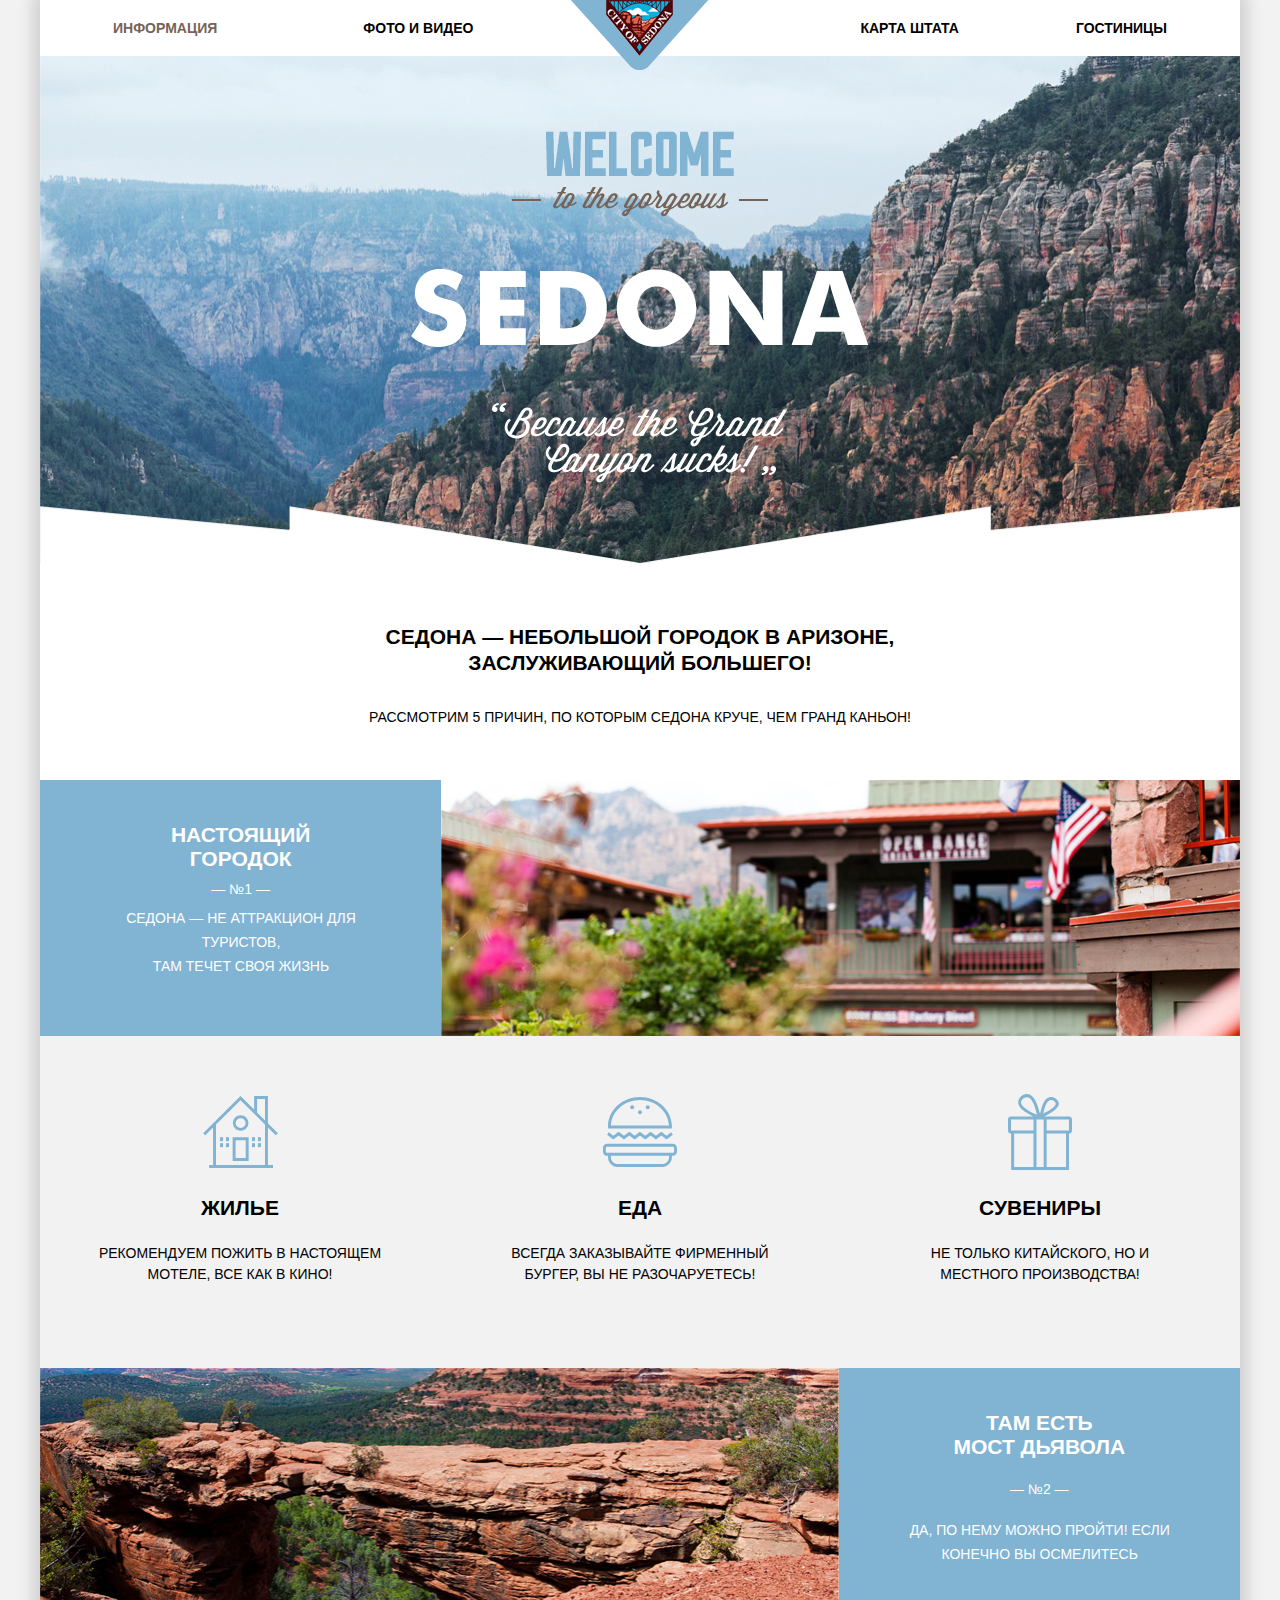
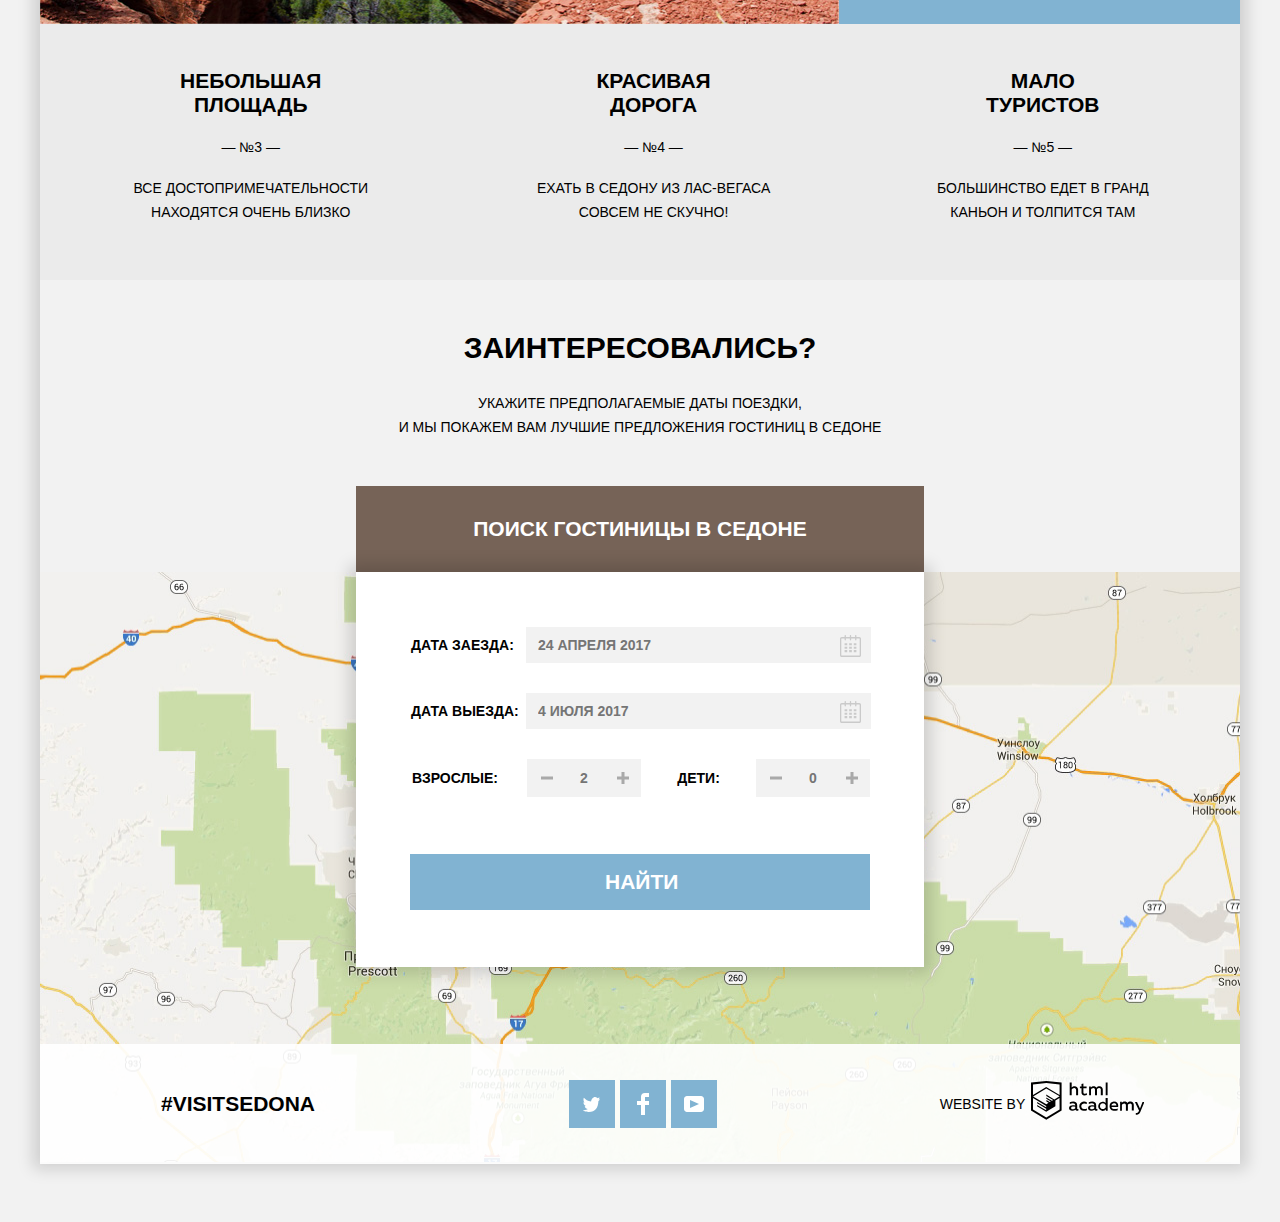
==== commit 7e870b47: "11" ====
--- a/index.html
+++ b/index.html
@@ -111,6 +111,7 @@
         <!--Там есть мост дьявола-->
         <section class="features">
           <div class="features-image-desc">
+            
             <!--Фото 2-->
             <img src="img/galary_2.jpg" width="800" height="256" alt="Мост дьявола">
           </div>
--- a/css/main.css
+++ b/css/main.css
@@ -165,7 +165,7 @@
   padding: 0;
   background-color: #ffffff;
   padding-top:60px;
-height: 157px;
+height: 156px;
   
   }
   
@@ -192,8 +192,8 @@
   text-align: center;
   margin: 0;
   padding: 0;
-  
-
+ 
+  
 }
 
 
@@ -211,9 +211,9 @@
 }
 
 .features-item-desc h2{
-  margin: 0;
-  padding: 0;
-  margin-top:46px;
+  margin: 0 ;
+  padding: 0;
+  margin-top:43px;
 }
 
 .features-item-desc span{
@@ -222,10 +222,10 @@
 }
 
 .features-item-desc p{
-  margin: 0;
-  padding: 0;
-  margin-bottom:56px;
-
+  margin: 0 48px;
+  padding: 0;
+  margin-bottom:58px;
+  width: 306px;
 }
 
 .features-item-desc1 {
@@ -233,10 +233,10 @@
   justify-content:space-between;
   flex-direction:column;
   margin: 0;
-  padding: 0;
+  padding: 0px;
   background-color: #ebebeb;
   min-height: 256px;
-
+  
  
 }
 
@@ -263,7 +263,7 @@
   display: flex;
   justify-content: space-between;
   flex-direction: row;
-  align-items: center;
+  
   margin: 0;
   padding: 0;
   width:800px;
@@ -278,7 +278,7 @@
   align-items: center;
   width: 400px;
   margin: 0;
-  padding: 0;
+  padding: 0 10px;
   margin-left:45px;
   margin-right:45px;
   
@@ -293,9 +293,7 @@
   margin: 0;
   padding: 0;
   margin-top:5px;
-  
-  
-  
+ 
 }
 /*Пиктограмки Жилье еда сувениры*/
 .feature-desc img {
@@ -303,7 +301,7 @@
   margin: 0;
   padding: 0;
   margin-top: 50px;
-  margin-bottom: 25px;
+  margin-bottom: 27px;
   
 }
 
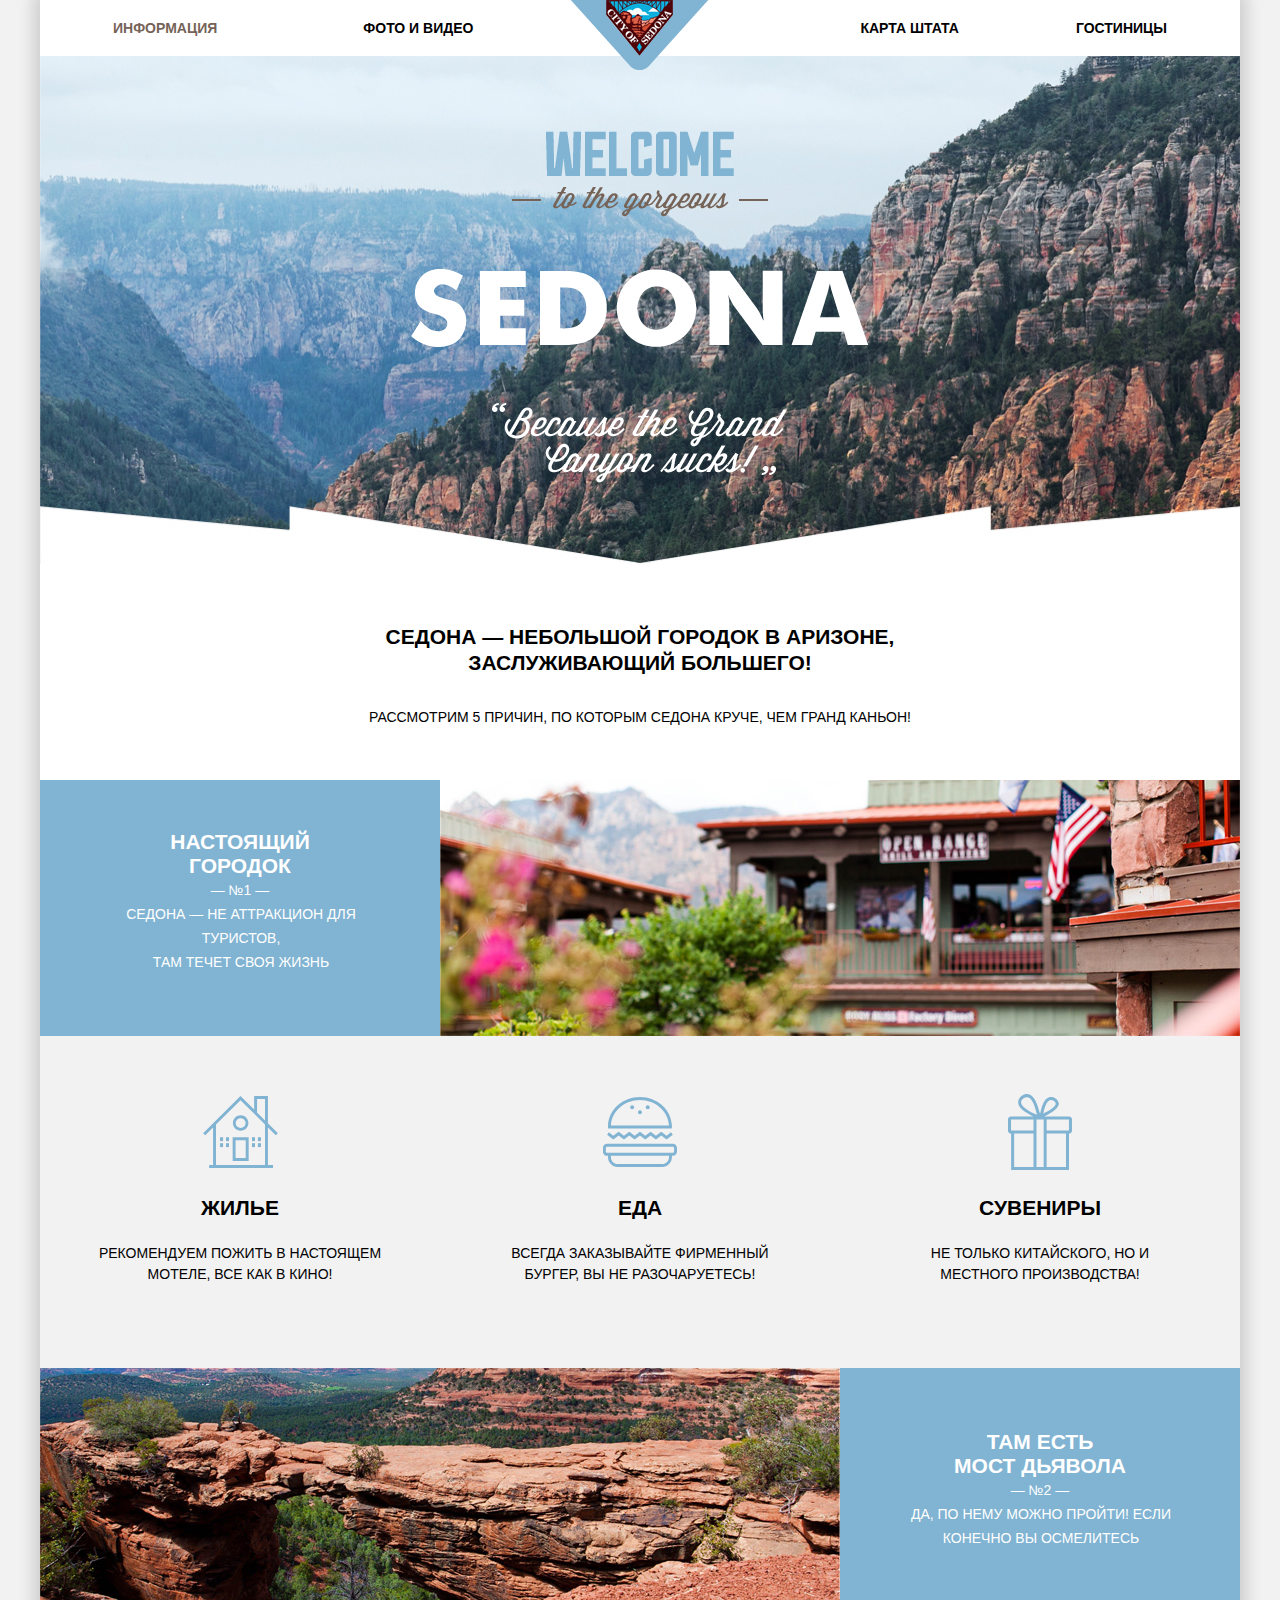
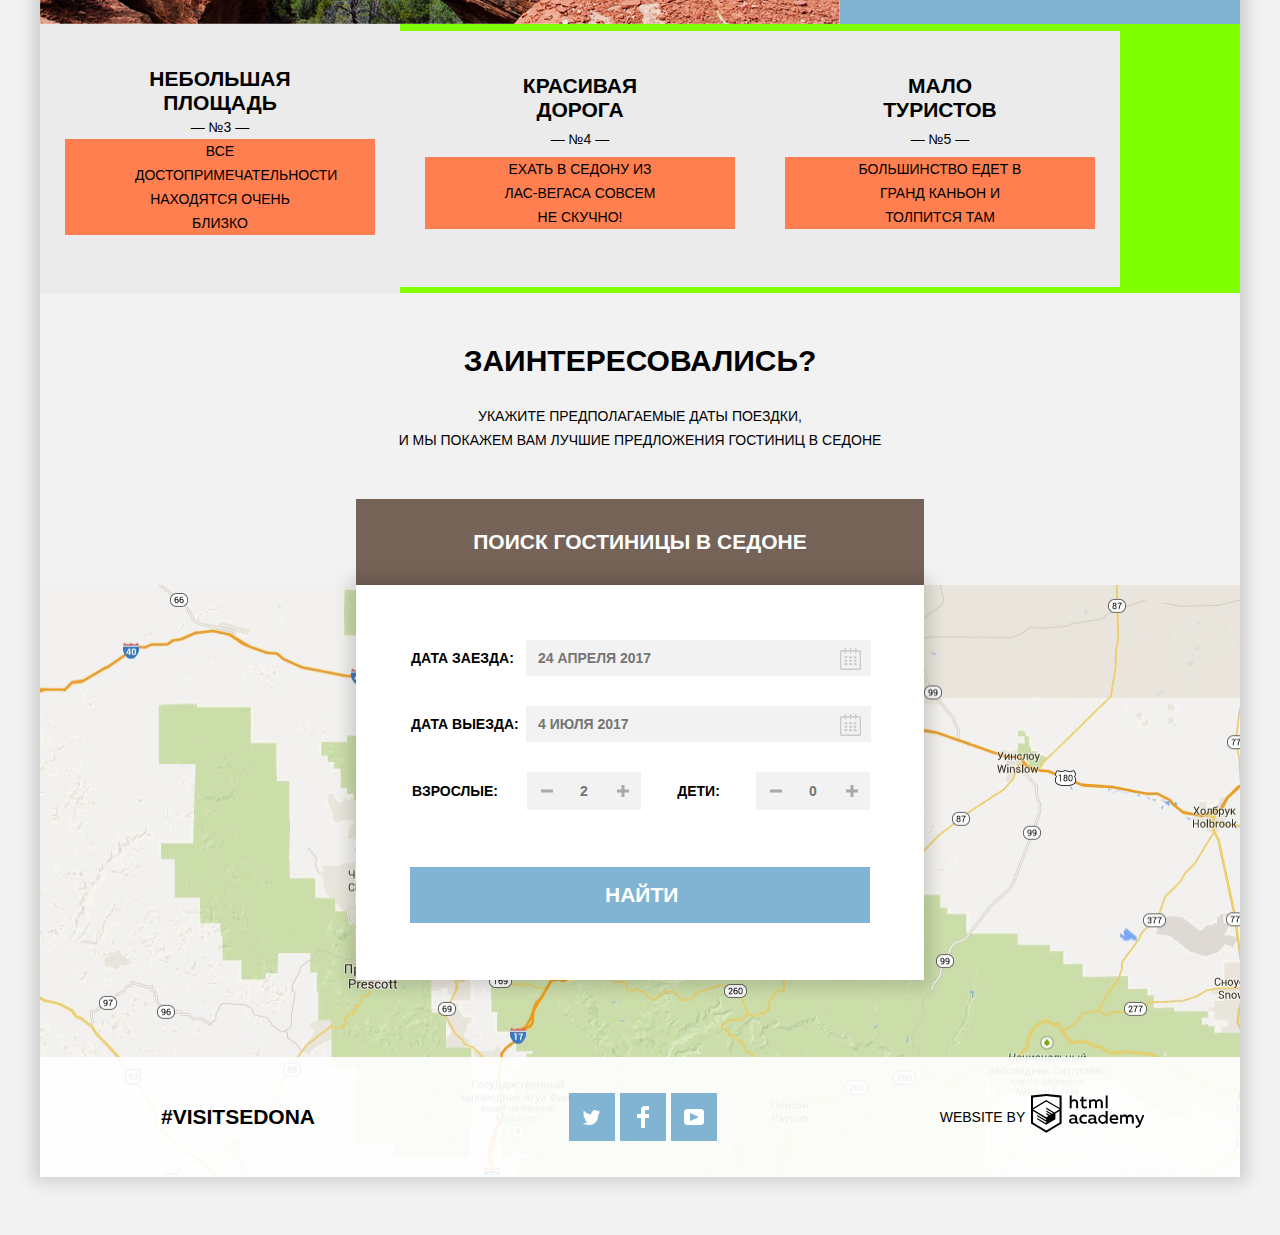
==== commit e3cd378f: "3" ====
--- a/index.html
+++ b/index.html
@@ -69,7 +69,7 @@
         </div>
 
         <!--Настоящий городок-->
-        <section class="features">
+        <section class="features-desc">
           <div class="features-item-desc">
             <h2>Настоящий
               <br> городок</h2>
@@ -116,6 +116,7 @@
             <img src="img/galary_2.jpg" width="800" height="256" alt="Мост дьявола">
           </div>
           <div class="features-item-desc">
+            
             <h2>Там есть
               <br> мост дьявола</h2>
             <span>— №2 —</span>
--- a/css/main.css
+++ b/css/main.css
@@ -192,19 +192,26 @@
   text-align: center;
   margin: 0;
   padding: 0;
- 
-  
-}
+  background-color: chartreuse;
+ 
+}
+.features-desc{
+  display: flex;
+  flex-direction: row;
+  align-items: center;
+  text-align: center;
+  margin: 0;
+  padding: 0;}
+
 
 
 .features-item-desc {
   display: flex;
-  justify-content:space-between;
-  flex-direction:column;
-  margin: 0;
-  padding: 0;
-  min-width: 400px;
-  min-height:256px;
+  justify-content:center;
+  flex-direction: column;
+  width: 400px;
+  height:256px;
+  text-align: center;
   background-color: #81b3d2;
   color: #ffffff;
   
@@ -213,7 +220,8 @@
 .features-item-desc h2{
   margin: 0 ;
   padding: 0;
-  margin-top:43px;
+  margin-top:45px;
+  
 }
 
 .features-item-desc span{
@@ -226,6 +234,13 @@
   padding: 0;
   margin-bottom:58px;
   width: 306px;
+}
+
+.text{
+  margin: 0;
+  padding: 0;
+  width: 306px;
+  
 }
 
 .features-item-desc1 {
@@ -241,17 +256,19 @@
 }
 
 .features-item-desc1 h2 {
-  margin: 0;
-  padding: 0;
-  margin-top:45px;
+  margin: 0 ;
+  padding: 0 ;
+  margin-top:43px;
 }
 
 .features-item-desc1 p {
-  margin: 0;
-  padding: 0;
-  margin-bottom:56px;
+  margin: 0 25px ;
+  padding: 0 ;
+  margin-bottom:58px;
   padding-left:70px;
   padding-right:70px;
+  width:170px;
+  background-color: coral;
 }
 
 .features-item-desc1 span {
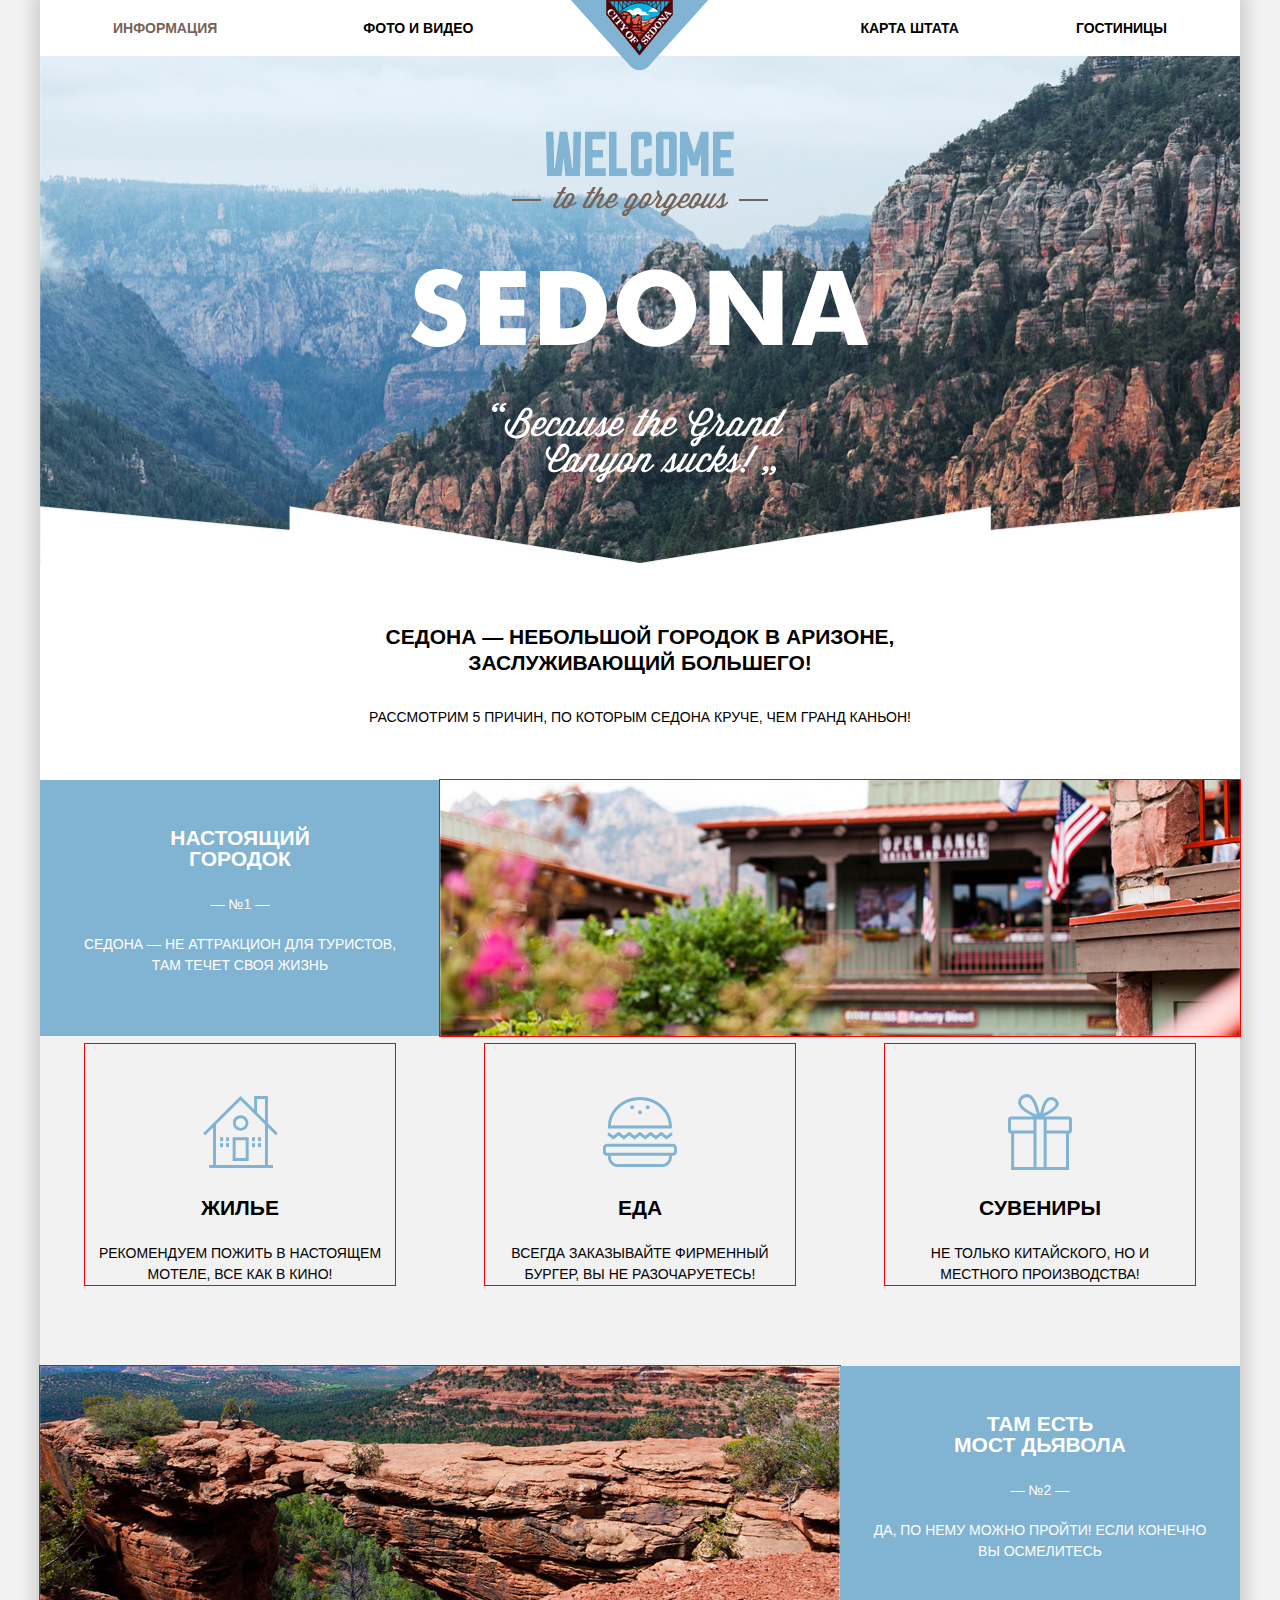
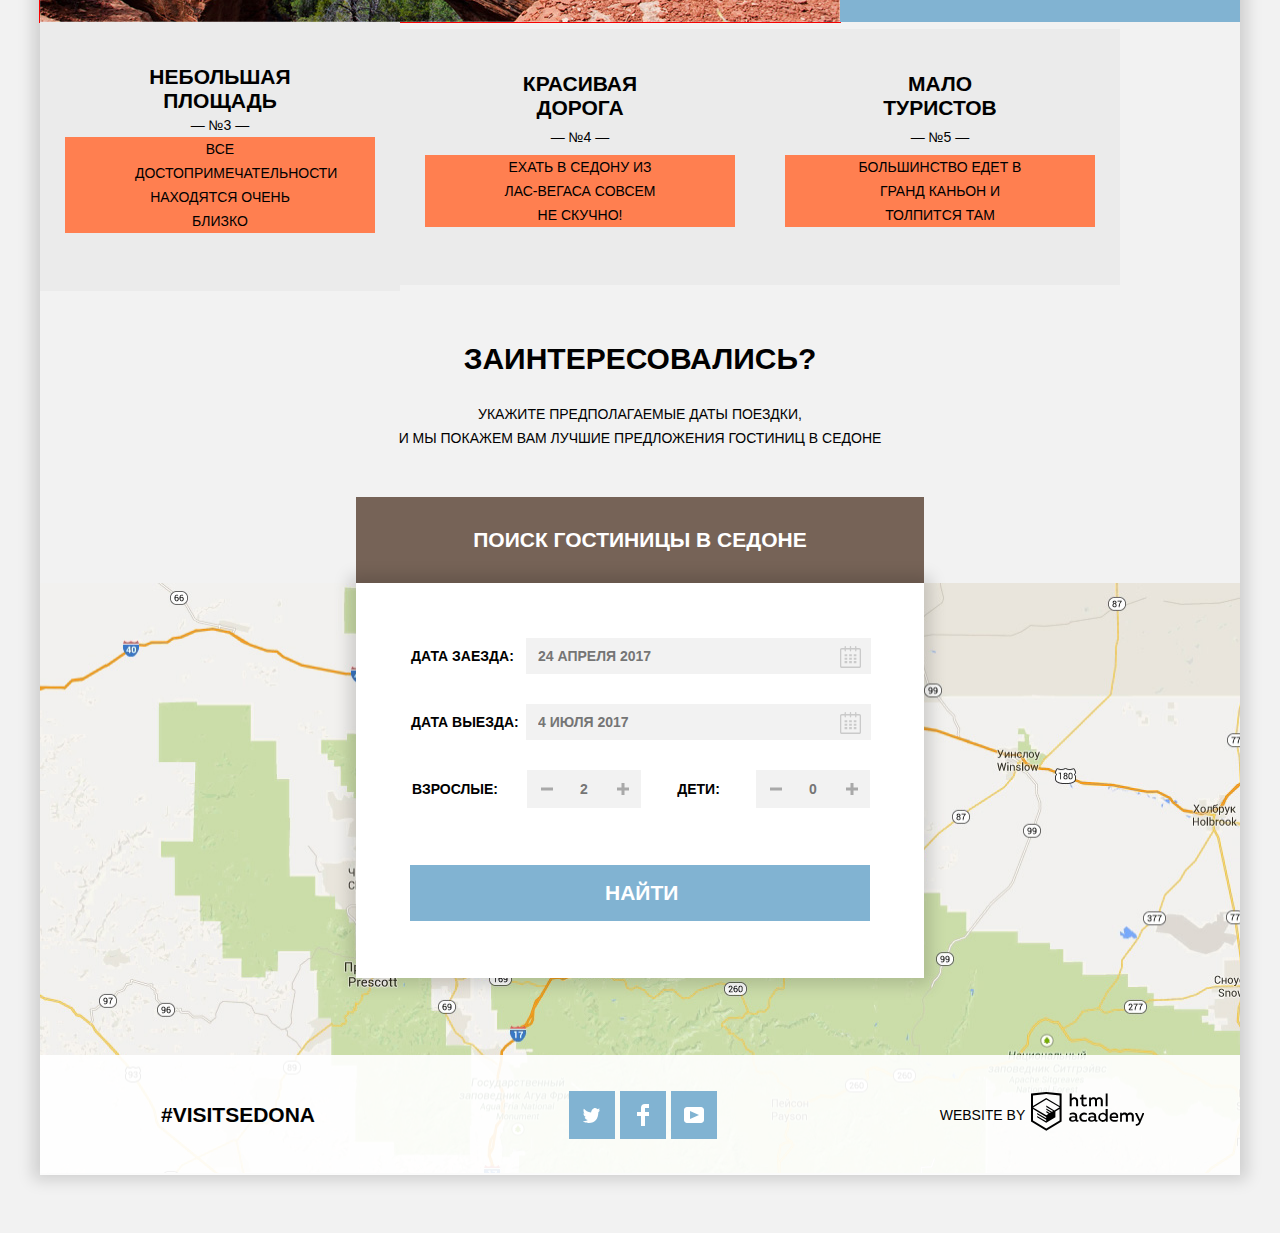
==== commit 71419b8a: "13:00 Наст городок" ====
--- a/index.html
+++ b/index.html
@@ -70,18 +70,19 @@
 
         <!--Настоящий городок-->
         <section class="features-desc">
+          
           <div class="features-item-desc">
-            <h2>Настоящий
-              <br> городок</h2>
+            <h2>Настоящий<br> городок</h2>
             <span>— №1 —</span>
             <p>Седона — не аттракцион для туристов,
-              <br /> там течет своя жизнь</p>
+              <br/> там течет своя жизнь</p>
           </div>
 
           <!--Фото 1-->
           <div class="features-image-desc">
             <img src="img/galary_1.jpg" width="800" height="256" alt="Настоящий городок">
           </div>
+
         </section>
 
         <!--Жилье Еда Сувениры-->
@@ -109,19 +110,20 @@
 
 
         <!--Там есть мост дьявола-->
-        <section class="features">
+        <section class="features-desc">
+
+          <!--Фото 2-->
           <div class="features-image-desc">
-            
-            <!--Фото 2-->
             <img src="img/galary_2.jpg" width="800" height="256" alt="Мост дьявола">
           </div>
-          <div class="features-item-desc">
-            
-            <h2>Там есть
-              <br> мост дьявола</h2>
+
+          <div class="features-item-desc" >
+            <h2>Там есть<br> мост дьявола</h2>
             <span>— №2 —</span>
-            <p>Да, по нему можно пройти! если конечно вы осмелитесь</p>
-          </div>
+            <p>Да, по нему можно пройти! если конечно
+              <br/> вы осмелитесь</p>
+          </div>
+
         </section>
 
         <!--Достопримечательности/ Небольшая площадь, дорога, туристы-->
--- a/css/main.css
+++ b/css/main.css
@@ -185,29 +185,23 @@
 }
 
 /*Там есть мост дьявола Описание городка*/
-.features {
+
+.features-desc{
   display: flex;
   flex-direction: row;
   align-items: center;
   text-align: center;
   margin: 0;
   padding: 0;
-  background-color: chartreuse;
- 
-}
-.features-desc{
-  display: flex;
-  flex-direction: row;
-  align-items: center;
-  text-align: center;
-  margin: 0;
-  padding: 0;}
+}
 
 
 
 .features-item-desc {
-  display: flex;
-  justify-content:center;
+  margin: 0;
+  padding: 0;
+  display: flex;
+  justify-content:flex-start;
   flex-direction: column;
   width: 400px;
   height:256px;
@@ -218,29 +212,31 @@
 }
 
 .features-item-desc h2{
-  margin: 0 ;
-  padding: 0;
-  margin-top:45px;
-  
+  text-align: center;
+  margin-top:47px;
+  line-height: 21px;
 }
 
 .features-item-desc span{
   margin: 0;
   padding: 0;
+  margin-top: 6px;
+  
 }
 
 .features-item-desc p{
-  margin: 0 48px;
-  padding: 0;
-  margin-bottom:58px;
-  width: 306px;
-}
-
-.text{
-  margin: 0;
-  padding: 0;
-  width: 306px;
-  
+  padding: 0;
+  margin-top:18px;
+  line-height: 21px;
+}
+
+.features {
+  display: flex;
+  flex-direction: row;
+  align-items: center;
+  text-align: center;
+  margin: 0;
+  padding: 0;
 }
 
 .features-item-desc1 {
@@ -252,7 +248,6 @@
   background-color: #ebebeb;
   min-height: 256px;
   
- 
 }
 
 .features-item-desc1 h2 {
@@ -285,7 +280,7 @@
   padding: 0;
   width:800px;
   height:256px;
-  
+  outline: 1px solid #f80202;
 }
 
 .feature-desc {
@@ -298,6 +293,7 @@
   padding: 0 10px;
   margin-left:45px;
   margin-right:45px;
+  outline: 1px solid #f80202;
   
 }
 .feature-desc h2 {
@@ -325,13 +321,10 @@
 /*Жилье Еда Сувениры*/
 
 .list {
- 
-  margin: 0;
-  padding: 0;
-  margin-bottom: 83px;
+  margin: 0;
+  padding: 0;
+  margin-bottom: 81px;
   padding-top:8px;
-  
-  
 }
 
 .features-list {
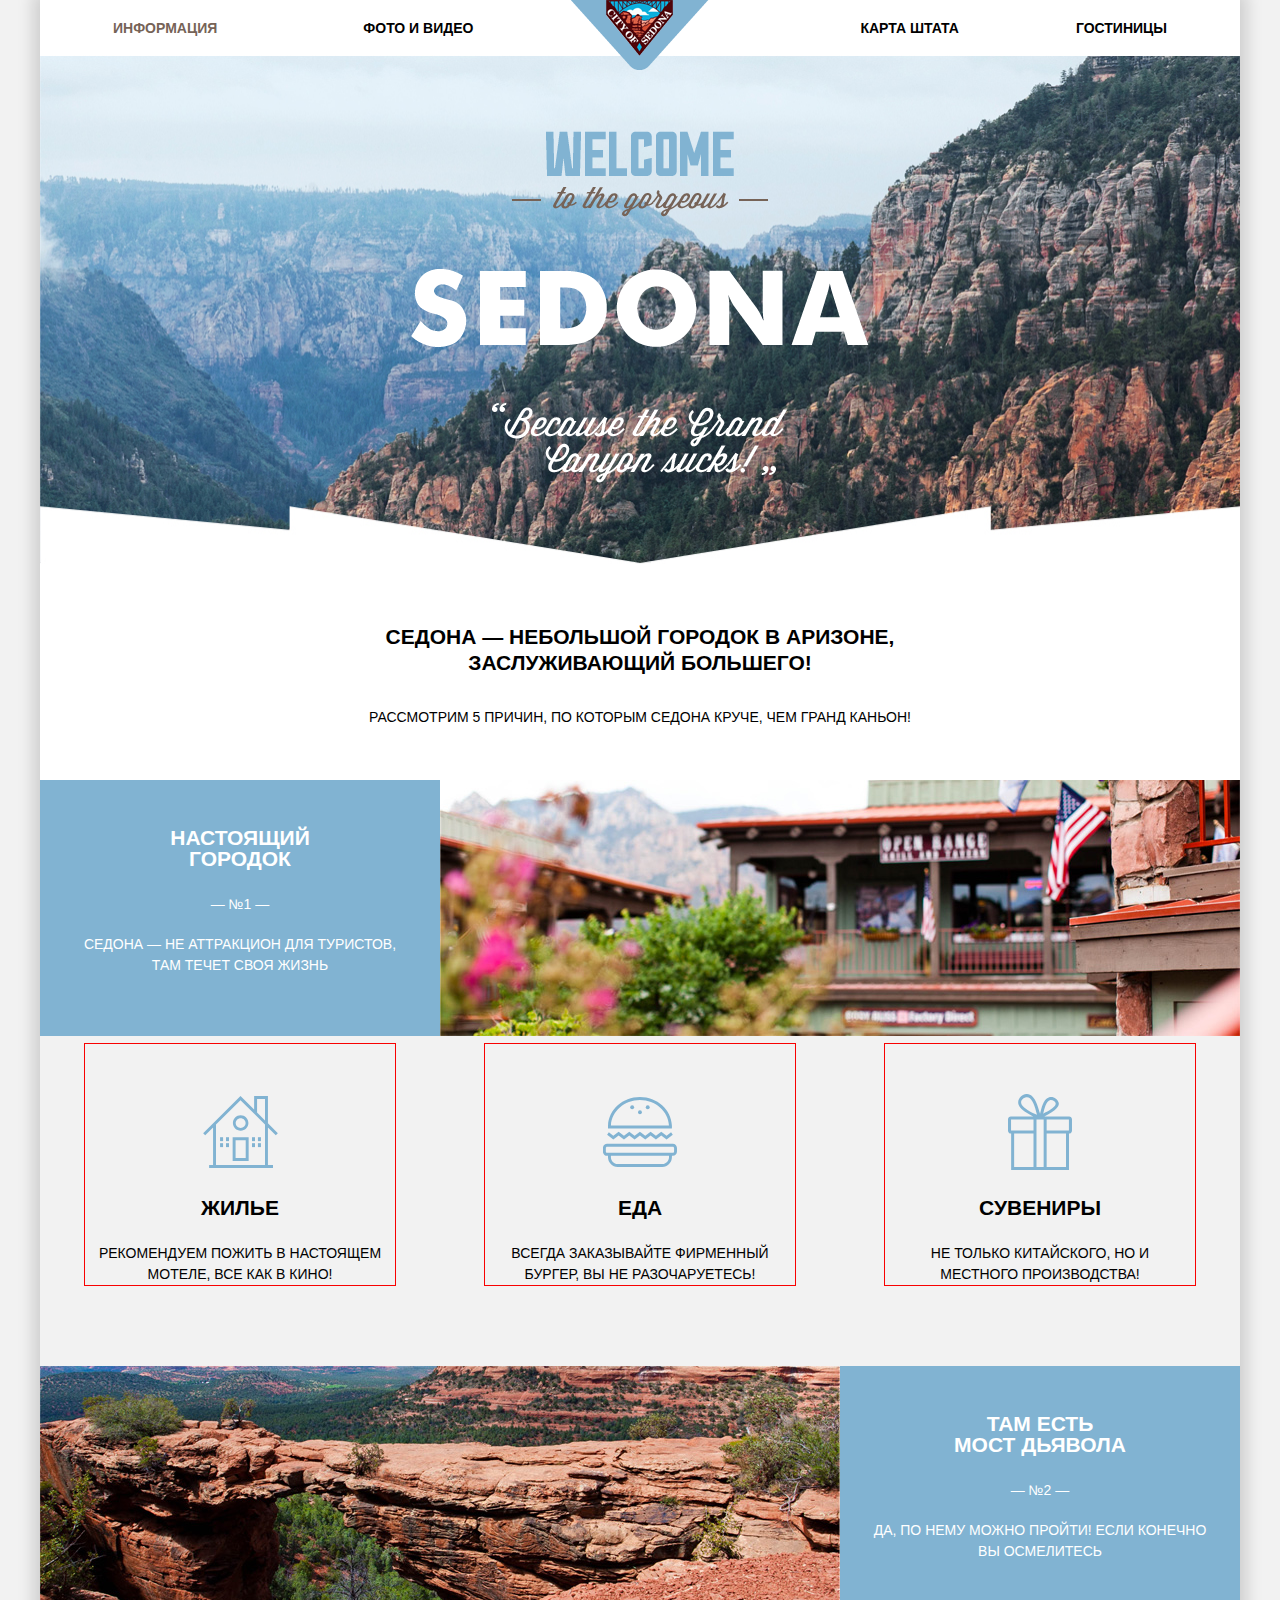
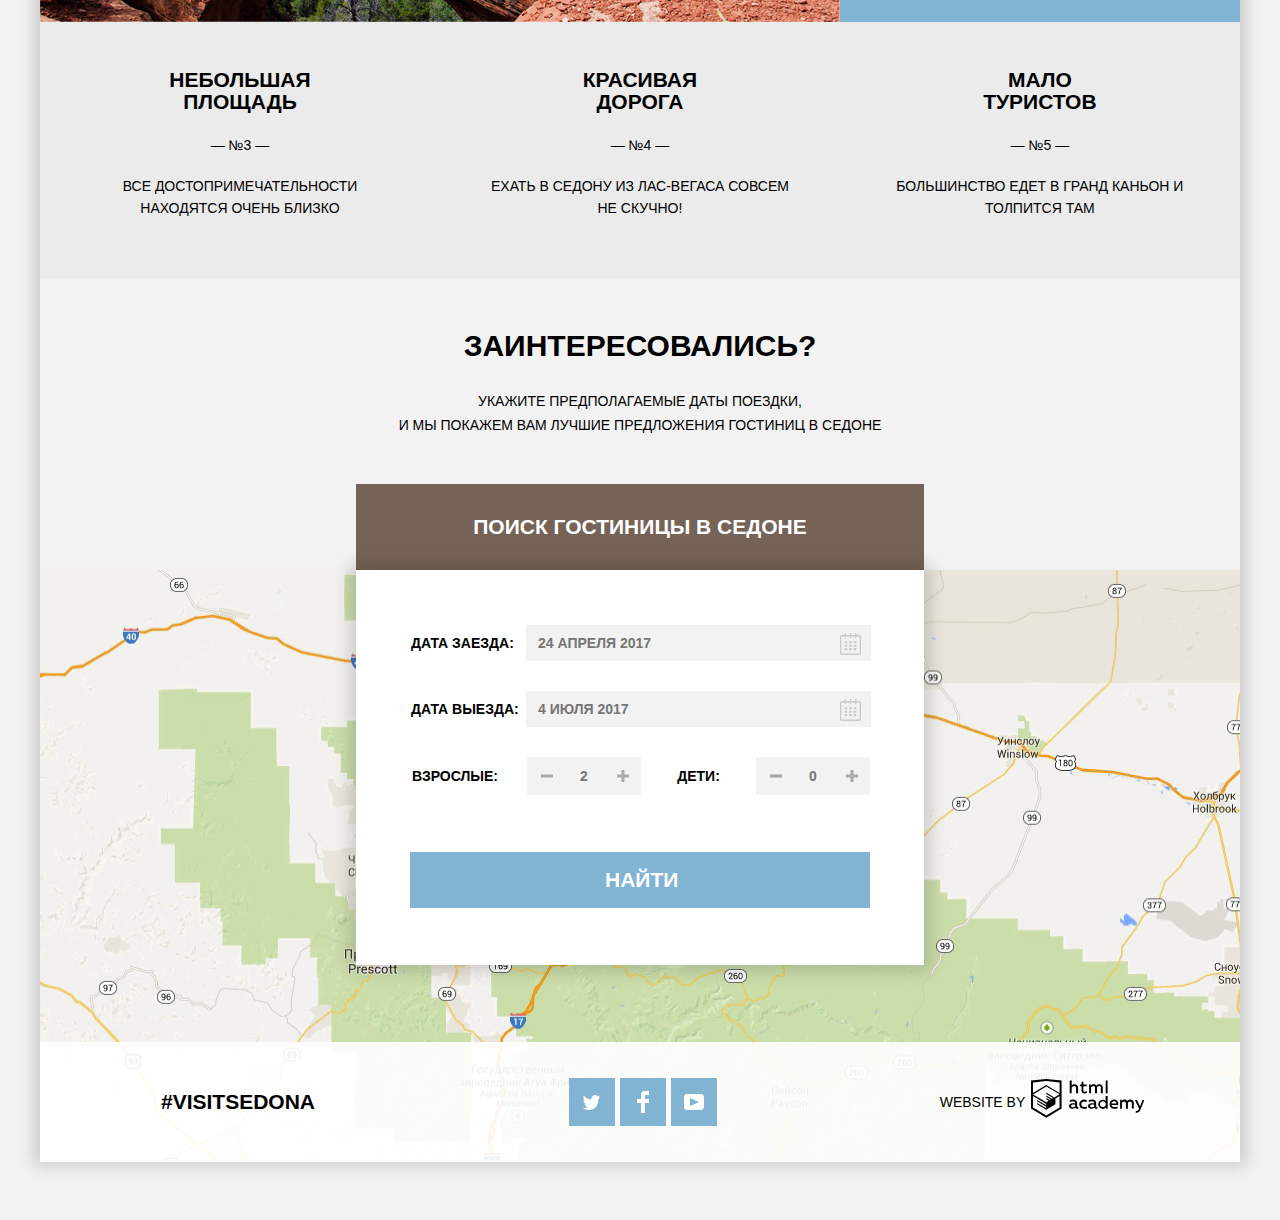
==== commit 44bc0324: "Небольшая площадь" ====
--- a/index.html
+++ b/index.html
@@ -129,24 +129,21 @@
         <!--Достопримечательности/ Небольшая площадь, дорога, туристы-->
         <section class="features">
           <div class="features-item-desc1">
-            <h2>Небольшая
-              <br> площадь</h2>
+            <h2>Небольшая<br>площадь</h2>
             <span>— №3 —</span>
             <p>
-              Все достопримечательности находятся очень близко
+              Все достопримечательности<br>находятся очень близко
             </p>
           </div>
           <div class="features-item-desc1">
-            <h2>Красивая
-              <br> дорога</h2>
+            <h2>Красивая<br>дорога</h2>
             <span>— №4 —</span>
-            <p>Ехать в седону из лас-вегаса совсем не скучно!</p>
+            <p>Ехать в седону из лас-вегаса совсем<br>не скучно!</p>
           </div>
           <div class="features-item-desc1">
-            <h2>Мало
-              <br> туристов</h2>
+            <h2>Мало<br>туристов</h2>
             <span>— №5 —</span>
-            <p>Большинство едет в гранд каньон и толпится там</p>
+            <p>Большинство едет в гранд каньон и<br>толпится там</p>
           </div>
         </section>
 
--- a/css/main.css
+++ b/css/main.css
@@ -241,34 +241,36 @@
 
 .features-item-desc1 {
   display: flex;
-  justify-content:space-between;
+  justify-content:flex-start;
   flex-direction:column;
   margin: 0;
   padding: 0px;
   background-color: #ebebeb;
-  min-height: 256px;
+  height: 256px;
+  width: 33.33%;
+  
   
 }
 
 .features-item-desc1 h2 {
   margin: 0 ;
   padding: 0 ;
-  margin-top:43px;
+  margin-top:47px;
+  line-height: 22px;
 }
 
 .features-item-desc1 p {
-  margin: 0 25px ;
+  margin: 0 ;
   padding: 0 ;
-  margin-bottom:58px;
-  padding-left:70px;
-  padding-right:70px;
-  width:170px;
-  background-color: coral;
+  margin-top: 18px;
+  line-height: 22px;
+  
 }
 
 .features-item-desc1 span {
   margin: 0;
   padding: 0;
+  margin-top: 20px;
 }
 
 .features-image-desc {
@@ -280,7 +282,7 @@
   padding: 0;
   width:800px;
   height:256px;
-  outline: 1px solid #f80202;
+  
 }
 
 .feature-desc {
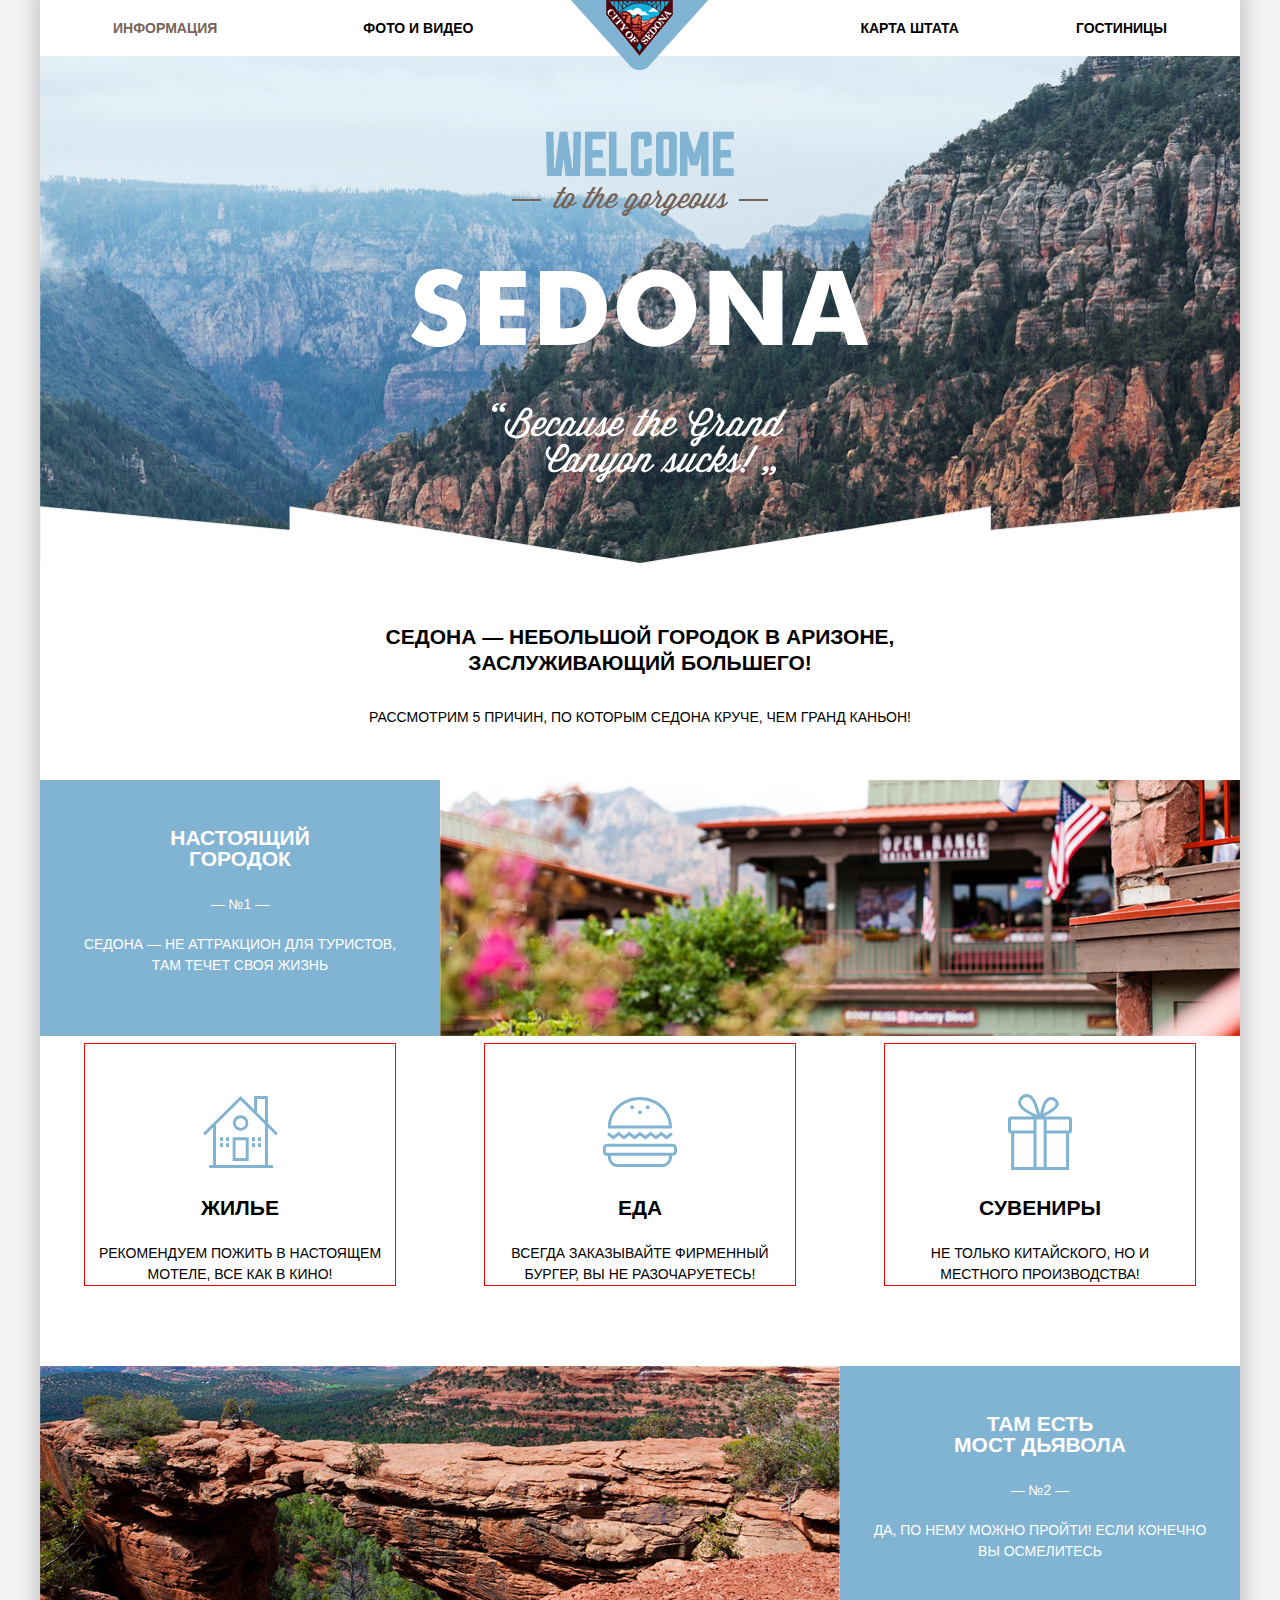
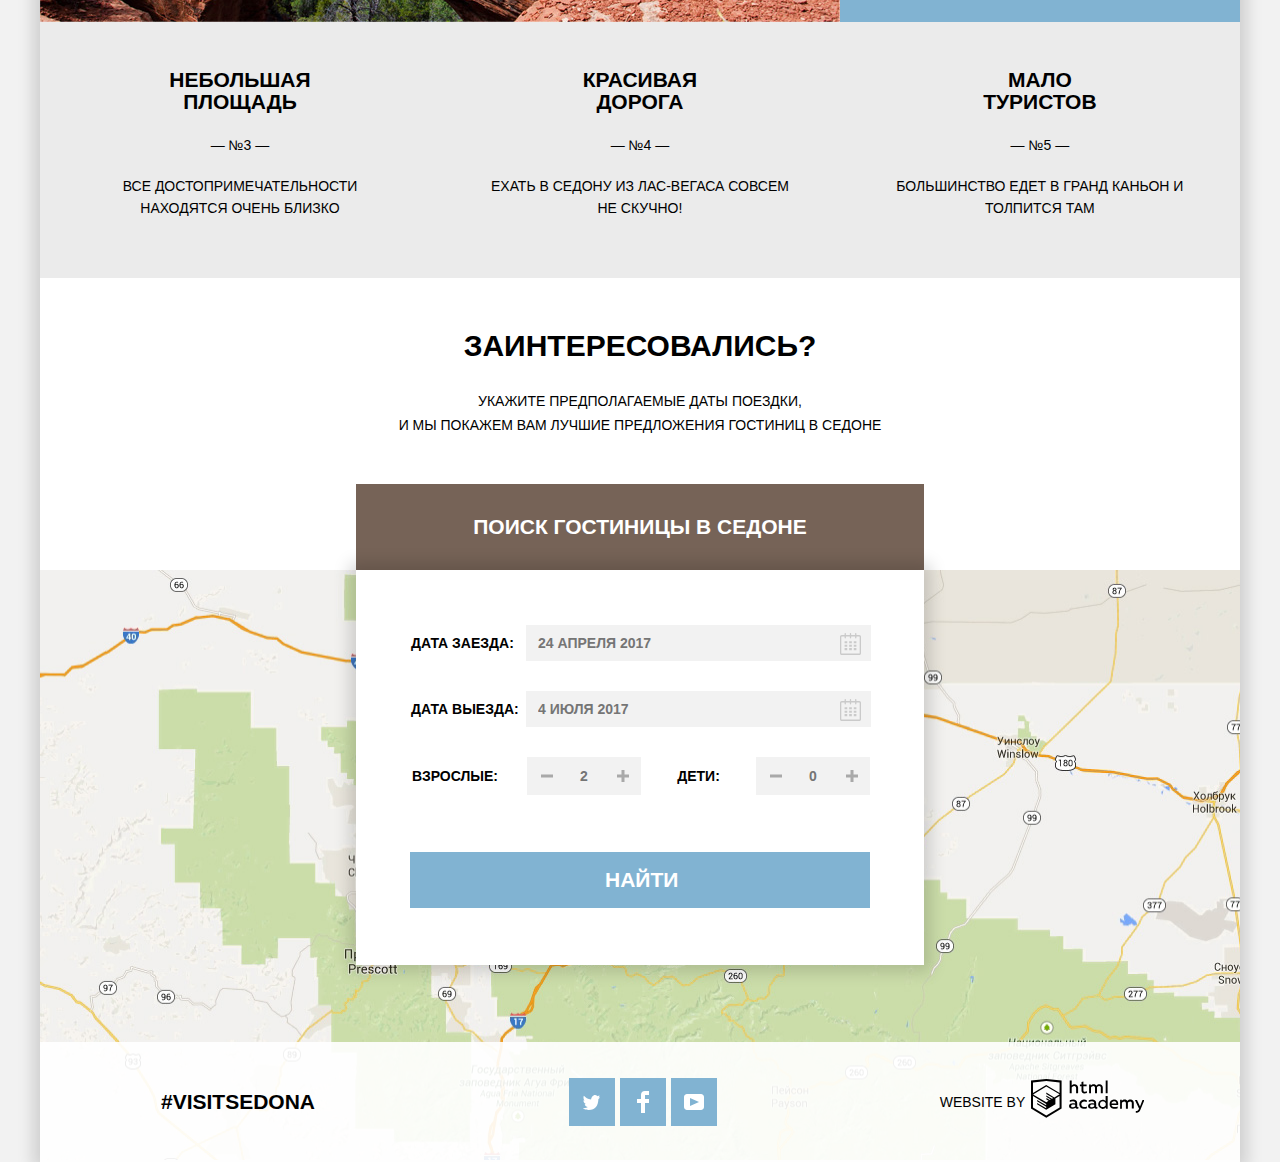
==== commit d4f69622: "Подвал" ====
--- a/index.html
+++ b/index.html
@@ -251,7 +251,7 @@
 
 
     <!--ПОДВАЛ-->
-    <footer class="page-footer inner-footer">
+    <footer class="page-footer">
       <div class="absolute">
         <div class="footer-cover">
           <div class="footer-copyright">
--- a/css/main.css
+++ b/css/main.css
@@ -325,8 +325,9 @@
 .list {
   margin: 0;
   padding: 0;
-  margin-bottom: 81px;
+  
   padding-top:8px;
+  background-color: #ffffff;
 }
 
 .features-list {
@@ -340,6 +341,7 @@
   margin: 0;
   padding: 0;
   list-style: none;
+  padding-bottom: 81px;
   
 }
 
@@ -357,7 +359,7 @@
 
 .search-hotels{
   text-align: center;
-  
+  background-color: #ffffff;
 }
 
 .search-hotels h2{
@@ -646,7 +648,7 @@
   background-image: url("../img/map.jpg");
   background-repeat: no-repeat;
   background-size: 100% 100%;
-  margin-bottom: 60px;
+  
   padding-top: 115px;
   }
 
@@ -654,17 +656,14 @@
 /*Подвал*/
 
 .page-footer {
-  
-  margin: 0;
-  padding: 0;
+  margin: 0;
+  padding: 0;
+  margin-top:-118px;
  
 }
 
 .footer-cover{
-  position: absolute;
-  bottom:58px;
-  left: 50%;
-  transform: translate(-50%, 0);
+  
   margin: 0;
   padding: 0;
   background-color: #ffffff00;
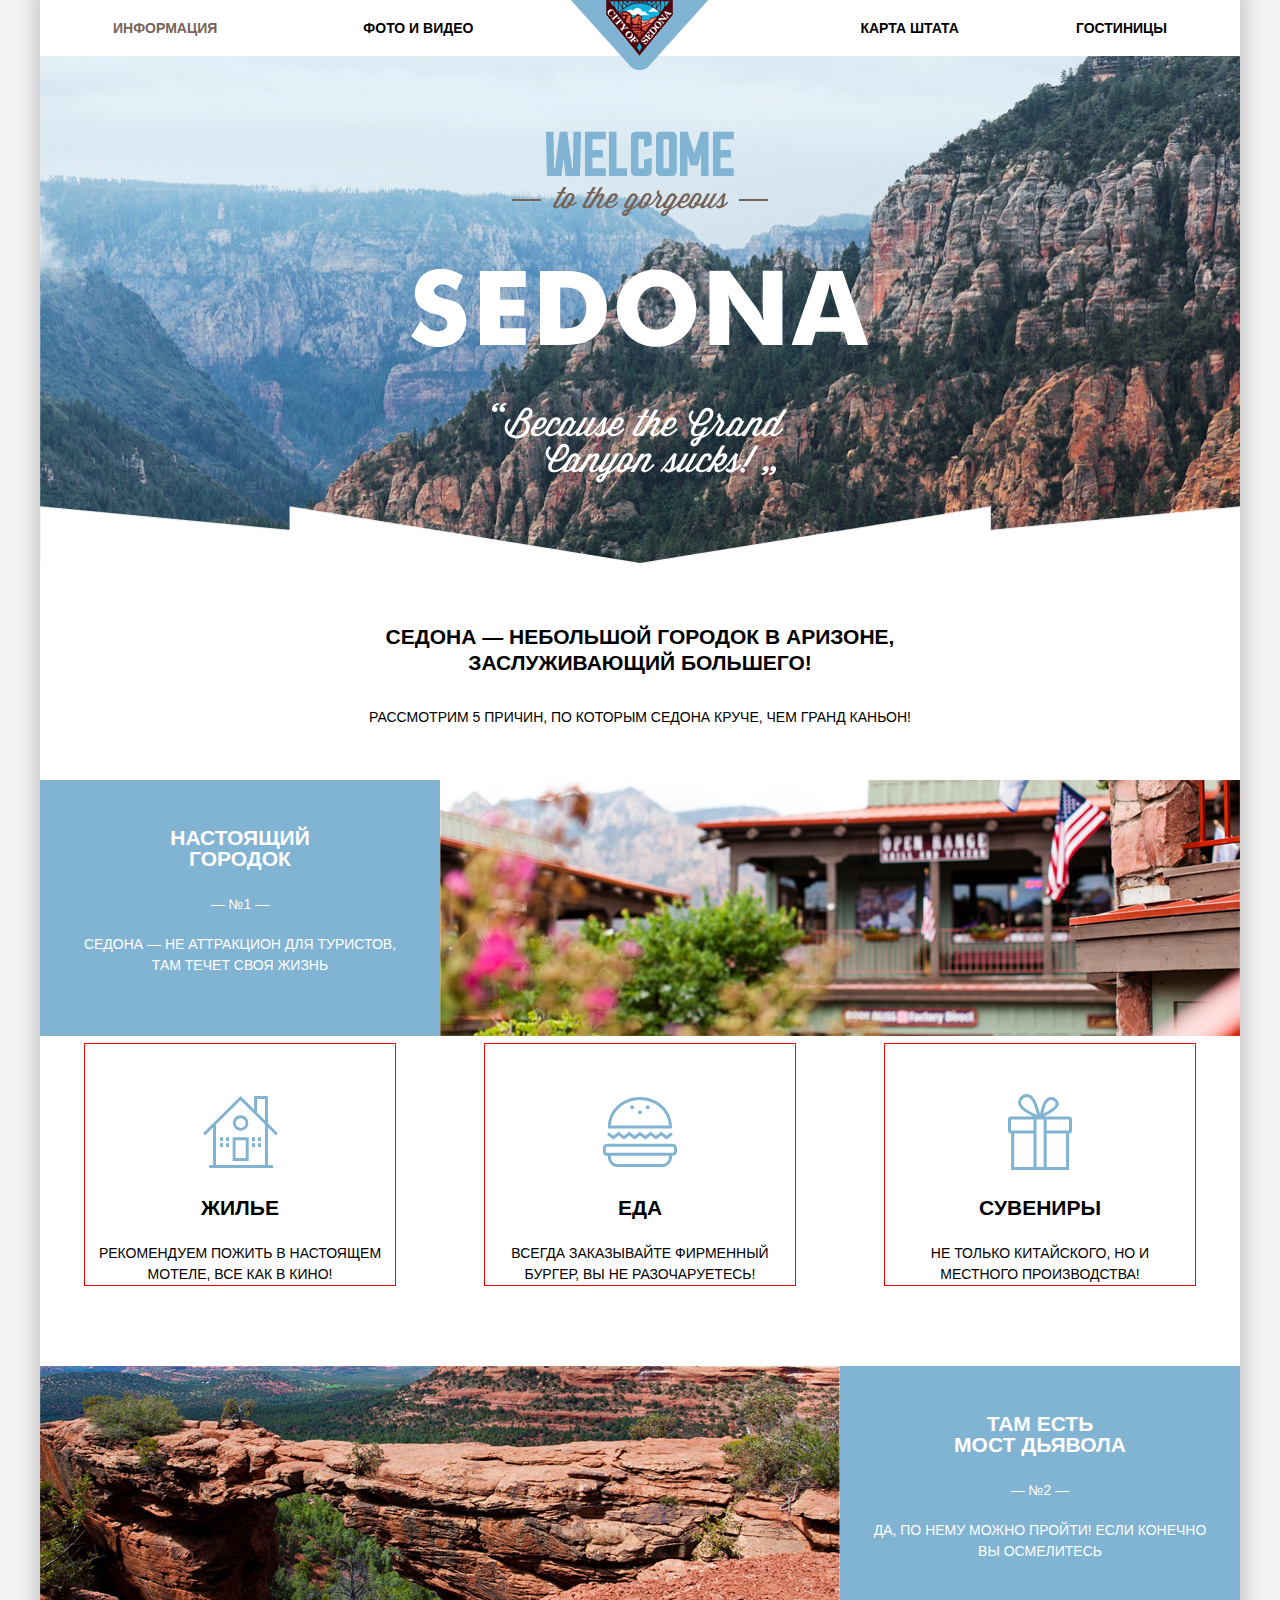
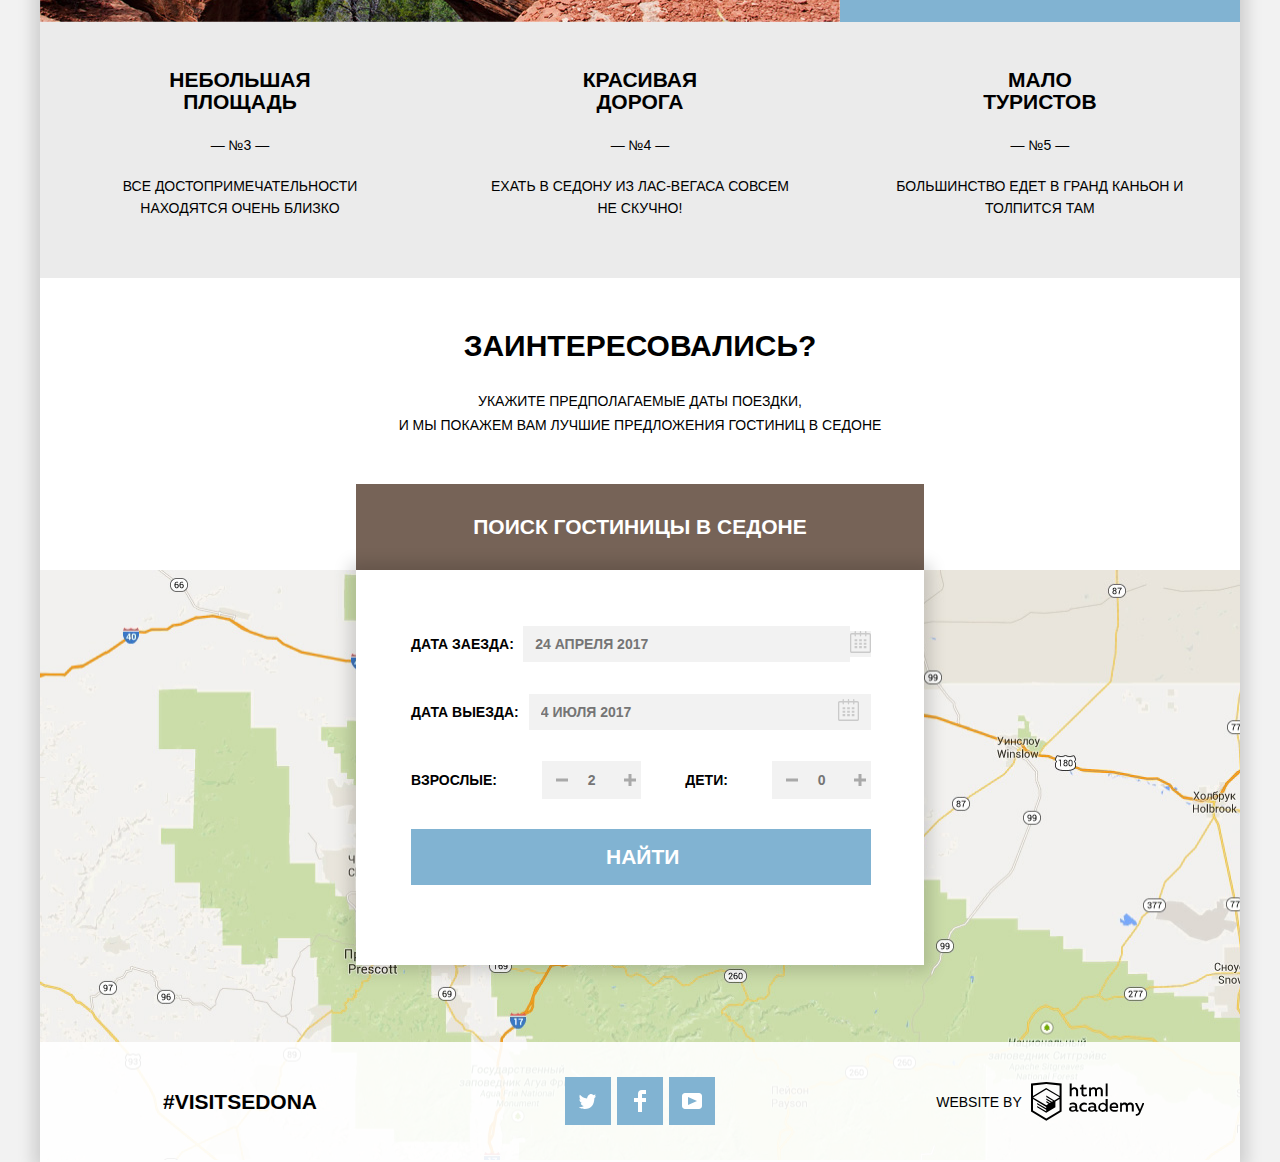
==== commit 9f941c52: "16:34 посл правки" ====
--- a/index.html
+++ b/index.html
@@ -158,20 +158,21 @@
 
         <!-- Карта изображение-->
         <section class="map-block">
+          
           <h3 class="visually-hidden">Карта Седоны</h3>
 
           <div class="img-map-block"></div>
-
 
           <!-- ФОРМА ПОИСКА ГОСТИНИЦЫ-->
           <form class="search-items" action="https://echo.htmlacademy.ru" method="post">
+            
             <div class="search-hotel">
 
               <!-- Дата заезда-->
               <p class="search-item">
                 <label for="date-in">Дата заезда:</label>
                 <input class="date-in" id="date-in" type="text" name="date-in" value="" placeholder="24 Апреля 2017">
-                <button class="icon-calendar">
+                <button>
                   <svg xmlns="http://www.w3.org/2000/svg" width="21" height="22" viewBox="0 0 21 22">
                     <path d="M19.251 2.025h-2.845V.648c0-.381-.294-.689-.656-.689-.363 0-.656.308-.656.689v1.377h-3.938V.648c0-.381-.294-.689-.655-.689-.363 0-.657.308-.657.689v1.377H5.906V.648c0-.381-.294-.689-.656-.689-.363 0-.657.308-.657.689v1.377H1.75C.784 2.025 0 2.847 0 3.862v16.302C0 21.179.784 22 1.75 22h17.501c.966 0 1.749-.821 1.749-1.836V3.862c0-1.015-.783-1.837-1.749-1.837zm.437 18.139a.448.448 0 0 1-.437.459H1.75a.45.45 0 0 1-.438-.459V3.862a.45.45 0 0 1 .438-.459h2.844v1.378c0 .381.294.689.657.689.362 0 .656-.308.656-.689V3.403h3.938v1.378c0 .381.294.689.657.689.361 0 .655-.308.655-.689V3.403h3.938v1.378c0 .381.293.689.656.689.362 0 .656-.308.656-.689V3.403h2.845c.241 0 .437.206.437.459v16.302z"
                     />
@@ -240,10 +241,13 @@
                   </span>
                 </button>
               </p>
+
+              <!-- Найти -->
+              <button class="button-search" type="submit">Найти</button>
             </div>
 
           </form>
-          <button class="button-search" type="submit">Найти</button>
+          
         </section>
 
       </div>
--- a/css/main.css
+++ b/css/main.css
@@ -406,10 +406,6 @@
   height:395px;
 
   padding: 55px;
-  padding-top: 55px;
-  padding-right: 55px;
-  padding-bottom: 55px;
-  padding-left: 55px;
 
   box-shadow: 0px 0px 15px 7px rgba(0, 1, 1, 0.15);
   
@@ -417,128 +413,86 @@
 .search-hotel{
   margin: 0;
   padding: 0;
-
+  display: flex;
+  flex-direction: column;
+  justify-content: center;
+  align-items: center;
+  width:460px;
+}
+
+
+.search-item {
+  margin:0;
+  padding: 0;
+  margin-bottom:30px;
+  height: 38px;
   display: flex;
   flex-direction: row;
-  justify-content: center;
-  align-items: center;
-  flex-wrap: wrap;
-
-  width:460px;
- 
-}
-
-.search-item {
-position: relative;
-margin:0;
-padding: 0;
-
-margin-bottom:30px;
-display: flex;
-flex-direction: row;
-justify-content: center;
-align-items: center;
- 
-}
-
-.date-in,
-.date-out{
-
-cursor: pointer;
-border: none;
-background-color: #f2f2f2;
-color: #000000;
-
-}
-
-
-.icon-calendar{
-position: absolute;
-top: 8px;
-right: 10px;
-display: inline-block;
-border: 0;
-background-color: transparent;
-fill:#cacaca;
-margin:0;
-padding: 0;
-
-}
-
-.icon-calendar:hover{
-  fill:#000000;
-}
-.icon-calendar:active{
-  fill:#81b3d2;
-}
-
-.icon-calendar span:hover path,
-.icon-calendar span:hover rect{
-    fill: #000000;
-      }
-.icon-calendar span:active path,
-.icon-calendar span:active rect{
-    fill: #81b3d2;
-      }
-
-
-.icon-minus,
-.icon-plus{
-  margin: 0;
-  padding: 0;
-  
-  font: inherit;
-  text-transform: uppercase;
-  font-size: 14px;
-  font-weight: 700;
-  line-height: 26px;
-  
-  border: none;
-  background-color: #f2f2f2;
-  color: #000000;
-  width:38px;
-  height:38px;
-}
-
-.minus{
-  display: block;
-  align-content: center;
-  margin-left: 10px;
-  width:20px;
-  height: 20px;
-  
-}
-
-.plus{
-  display: block;
-  align-content: center;
-  margin-left: 10px;
-  width:20px;
-  height: 20px;
-}
-
-.minus:hover{
-  stroke:3px solid #000000; 
-}
-
-
-
-/*Кнопки Формы поиска гостиницы*/
-
-.search-item input {
-  
-  margin: 0;
-  padding: 0;
+  justify-content: left;
+  align-items: center;
+  width: 100%;
+}
+
+.search-item label {
+  margin: 0;
+  padding: 0px;
   font: inherit;
   text-transform:uppercase;
+  color: #000000;
+  font-weight: 700;
+  width:164px;
+}
+
+.search-item input {
+  
+  margin: 0;
+  padding: 0;
+  font: inherit;
+  text-transform:uppercase;
   
   background-color: #f2f2f2;
   font-weight: 700;
   height:36px;
-  width:333px;
-  
+  width: 100%;
   cursor: pointer;
 }
+
+.search-item button{
+  
+  border: 0;
+  fill:#cacaca;
+  margin:0;
+  padding: 0;
+  background-color: #f2f2f2;
+}
+
+.icon-calendar{
+  position: absolute;
+  right: 65px;
+  border: 0;
+  fill:#cacaca;
+  margin:0;
+  padding: 0;
+  background-color: #f2f2f2;
+}
+
+.search-item button:hover{
+  fill:#000000;
+}
+.search-item button:active{
+  fill:#81b3d2;
+}
+
+.search-item button span:hover path,
+.search-item button span:hover rect{
+    fill: #000000;
+}
+
+.search-item button span:active path,
+.search-item button span:active rect{
+    fill: #81b3d2;
+}
+
 
 .search-item input:hover {
   background-color: #ebebeb;
@@ -553,9 +507,8 @@
 .search-item input[name="date-in"],
 .search-item input[name="date-out"]{
   padding-left:12px;
-  
-
 } 
+
 .search-item input[name="adult"],
 .search-item input[name="children"]{
   font: inherit;
@@ -574,35 +527,72 @@
   
 }
 
+
+
+.date-in,
+.date-out{
+
+cursor: pointer;
+border: none;
+background-color: #f2f2f2;
+color: #000000;
+
+}
+
+
+.icon-minus,
+.icon-plus{
+  margin: 0;
+  padding: 0;
+  
+  font: inherit;
+  text-transform: uppercase;
+  font-size: 14px;
+  font-weight: 700;
+  line-height: 26px;
+  
+  border: none;
+  background-color: #f2f2f2;
+  color: #000000;
+  width:38px;
+  height:38px;
+}
+
+.minus{
+  display: block;
+  align-content: center;
+  margin-left: 10px;
+  width:20px;
+  height: 20px;
+  
+}
+
+.plus{
+  display: block;
+  align-content: center;
+  margin-left: 10px;
+  width:20px;
+  height: 20px;
+}
+
+.minus:hover{
+  stroke:3px solid #000000; 
+}
+
+
+
+/*Кнопки Формы поиска гостиницы*/
+
+
 .search-children{
   text-align: center;
 
 }
 
 
-
-
-
-.search-item label {
-  margin: 0;
-  padding: 0;
-  
-  width:115px;
-  font: inherit;
-  text-transform:uppercase;
-  color: #000000;
-  
-  font-weight: 700;
-}
-
 .button-search {
   display: block;
-  position: absolute;
   bottom: 252px;
-  left: 50%;
-  transform: translate(-50%, 0);
-
-  z-index: 2;
   font-size: 21px;
   line-height: 26px;
   font-weight: 700;
@@ -699,6 +689,8 @@
   font-size: 21px;
   line-height: 26px;
   font-weight: 700;
+  margin-left: 2px;
+  
  
 }
 
@@ -712,16 +704,15 @@
   
   width: 33%;
   height: 40px;
-
-  
-  
-  
+  margin-right: 2px;
+  margin-top: 6px;
 
 }
 .website p {
   margin: 0;
   padding: 0;
-  margin-right:6px;
+  margin-right:9px;
+  margin-top:-7px;
   
 }
 
@@ -738,9 +729,10 @@
   display: flex;
   flex-direction: row;
   justify-content: center;
-  align-items: center;
+  
   width: 33%;
   height: 50px;
+  margin-right: 7px;
 
  
 }
@@ -756,7 +748,7 @@
   align-items: center;
   width: 46px;
   height: 48px;
-  margin-left: 5px;
+  margin-left: 6px;
   background-color: #81b3d2;
 }
 
